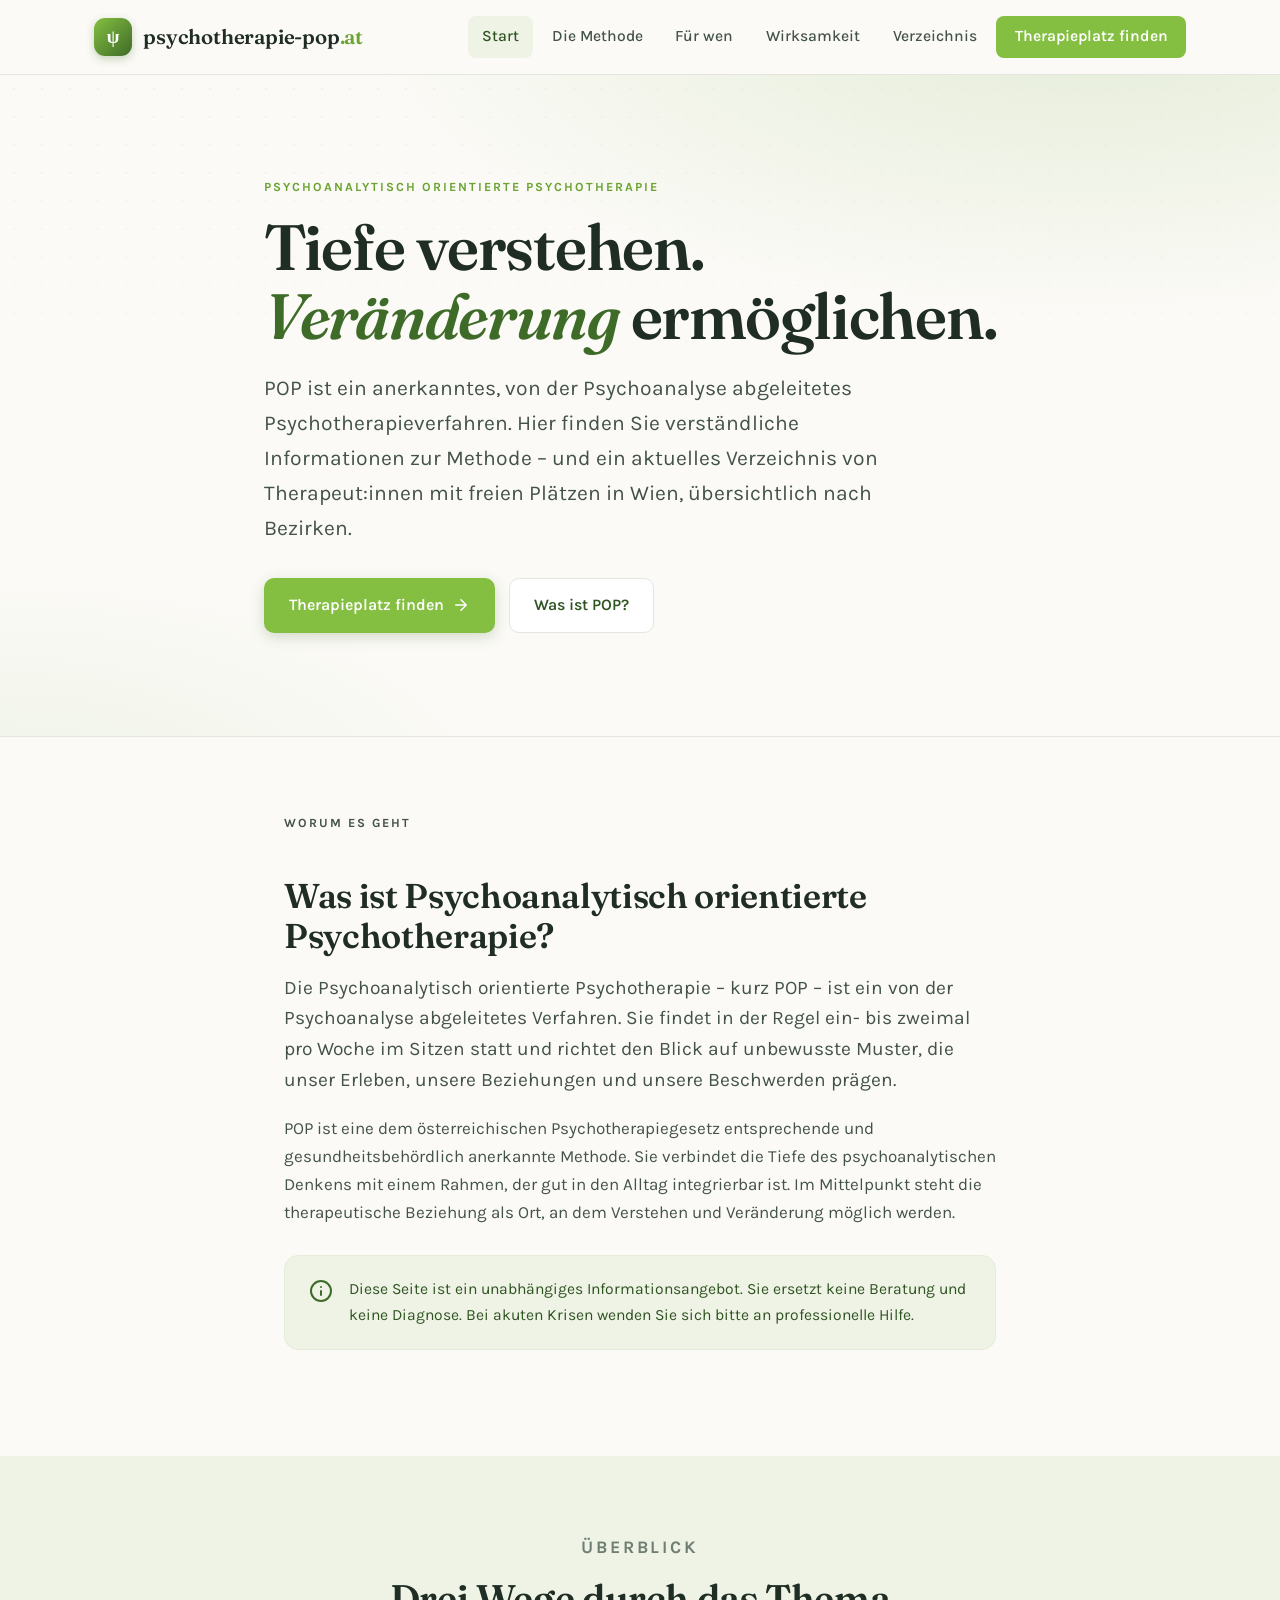
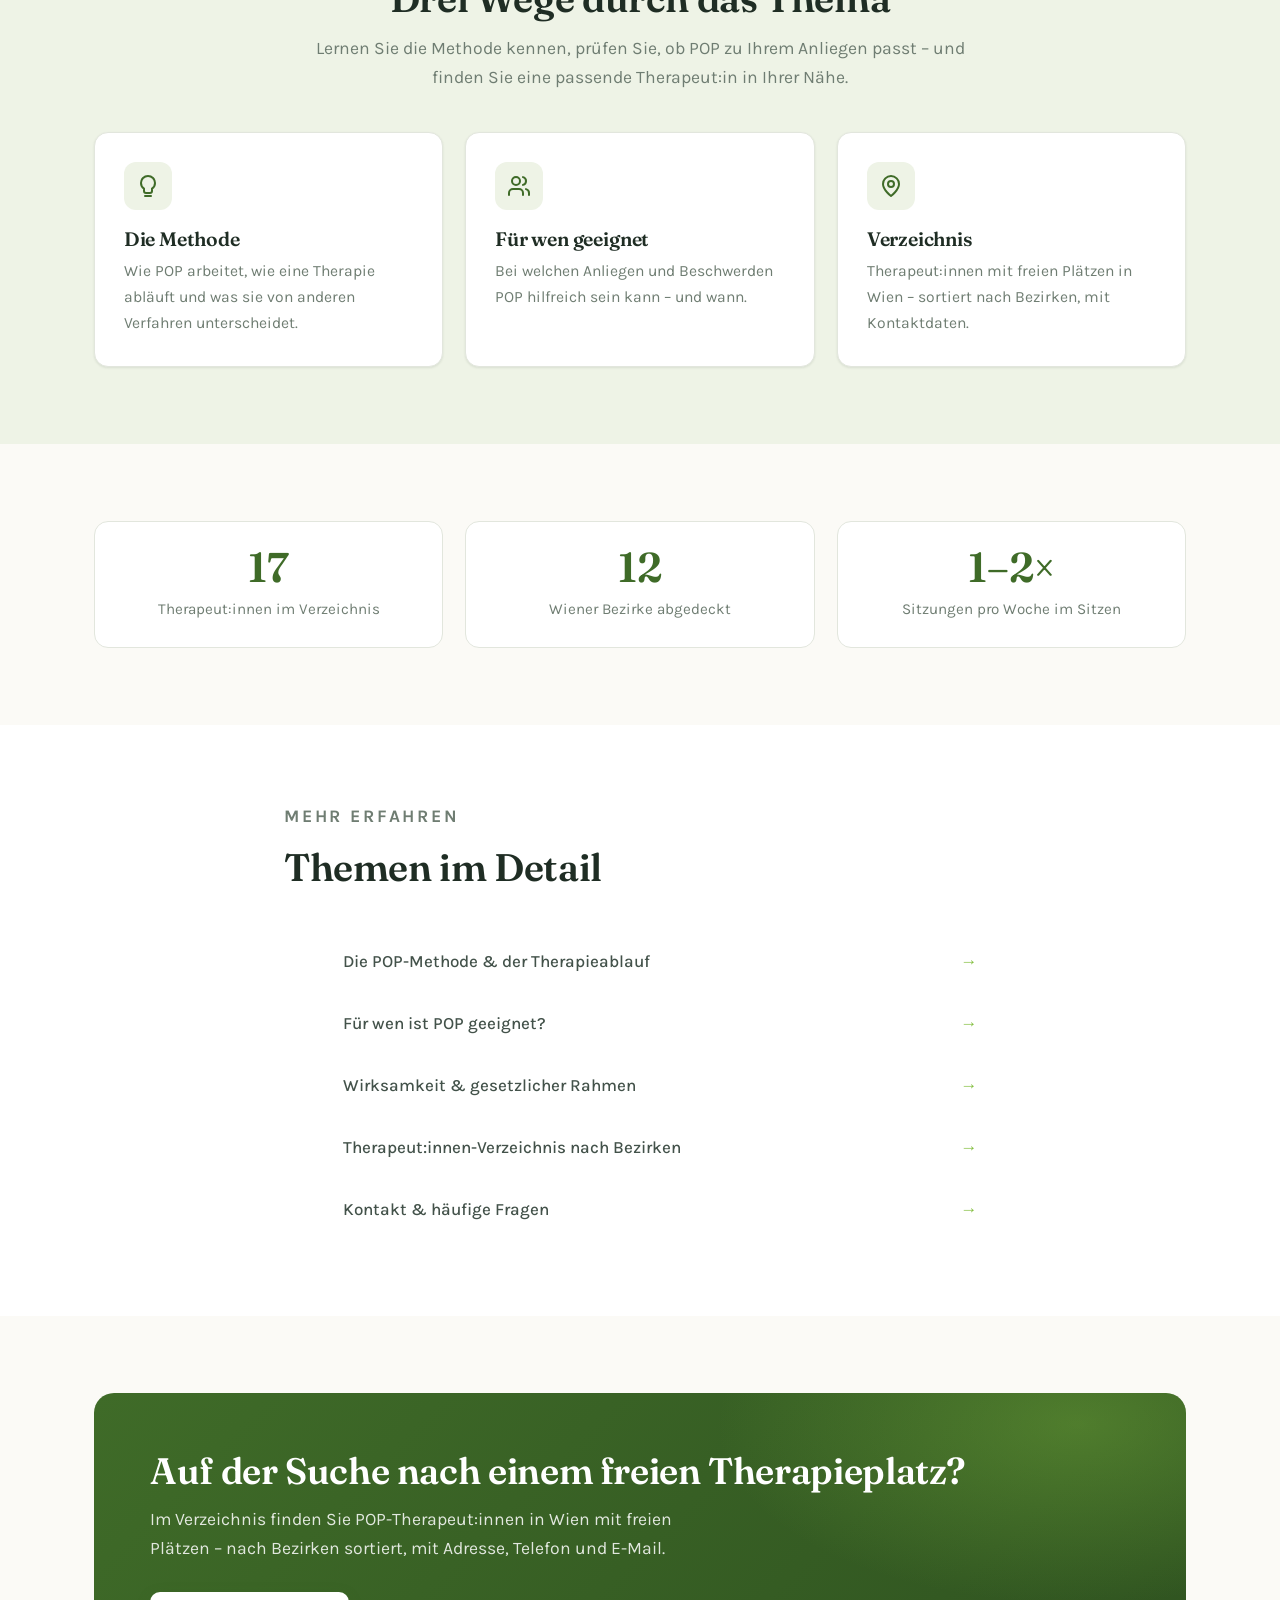
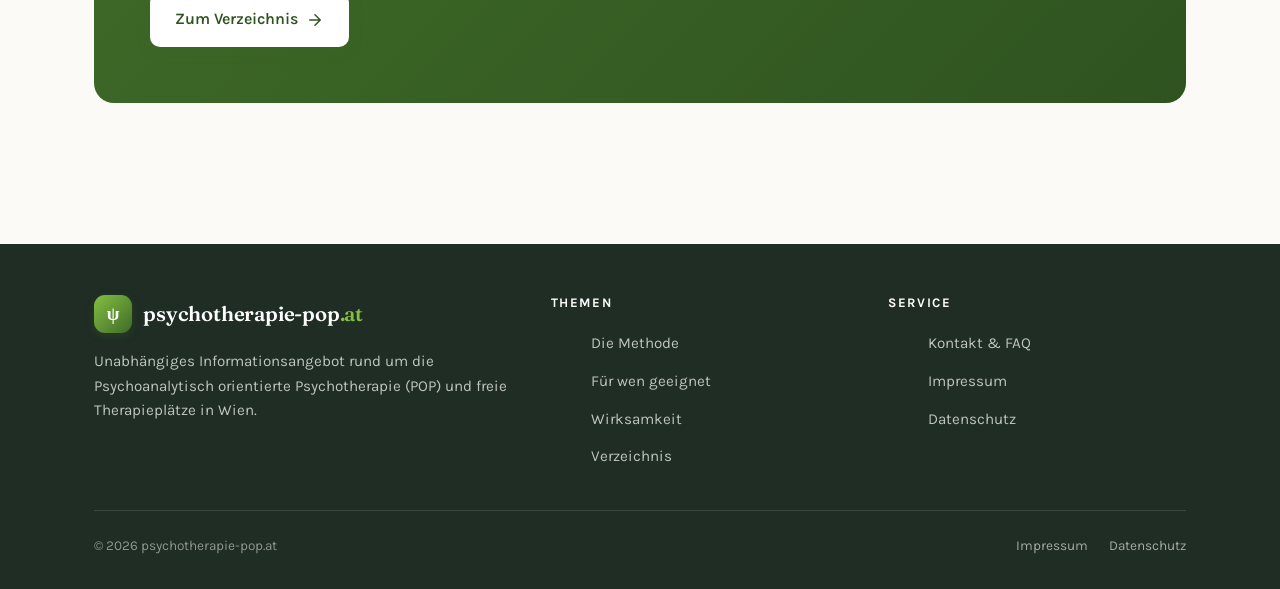
==== index.html @ 9cfe76d4 "Add files via upload" ====
<!DOCTYPE html>
<html lang="de">
<head>
  <meta charset="UTF-8">
  <meta name="viewport" content="width=device-width, initial-scale=1.0">
  <title>Psychoanalytisch orientierte Psychotherapie (POP) in Wien | psychotherapie-pop.at</title>
  <meta name="description" content="POP – Psychoanalytisch orientierte Psychotherapie in Wien: Methode, Anwendung und ein aktuelles Verzeichnis von Therapeut:innen mit freien Therapieplätzen, sortiert nach Bezirken.">
  <link rel="canonical" href="https://psychotherapie-pop.at/">
  <meta property="og:type" content="website">
  <meta property="og:title" content="Psychoanalytisch orientierte Psychotherapie (POP) in Wien">
  <meta property="og:description" content="Verständliche Informationen zur POP-Methode und ein aktuelles Verzeichnis von Therapeut:innen mit freien Plätzen in Wien – nach Bezirken sortiert.">
  <meta property="og:url" content="https://psychotherapie-pop.at/">
  <meta property="og:locale" content="de_AT">
  <meta name="theme-color" content="#84bf41">
  <link rel="stylesheet" href="css/styles.css">
  <link rel="icon" href="data:image/svg+xml,<svg xmlns='http://www.w3.org/2000/svg' viewBox='0 0 100 100'><rect width='100' height='100' rx='24' fill='%2384bf41'/><text x='50' y='72' font-size='64' text-anchor='middle' fill='white' font-family='Georgia,serif'>%CF%88</text></svg>">
  <script type="application/ld+json">
  {
    "@context": "https://schema.org",
    "@type": "WebSite",
    "name": "psychotherapie-pop.at",
    "url": "https://psychotherapie-pop.at/",
    "description": "Informationen zur Psychoanalytisch orientierten Psychotherapie (POP) und Verzeichnis von Therapeut:innen mit freien Plätzen in Wien.",
    "inLanguage": "de-AT"
  }
  </script>
</head>
<body>
  <a class="skip-link" href="#inhalt">Zum Inhalt springen</a>

  <!-- HEADER -->
  <header class="site-header">
    <nav class="nav wrap" aria-label="Hauptnavigation">
      <a href="index.html" class="brand">
        <span class="mark" aria-hidden="true">ψ</span>
        <span>psychotherapie-pop<span class="tld">.at</span></span>
      </a>
      <button class="nav-toggle" aria-label="Menü öffnen" aria-expanded="false">
        <svg viewBox="0 0 24 24" fill="none" stroke="currentColor" stroke-width="2" stroke-linecap="round"><path d="M4 6h16M4 12h16M4 18h16"/></svg>
      </button>
      <ul class="nav-links">
        <li><a href="index.html" class="active">Start</a></li>
        <li><a href="pop-methode.html">Die Methode</a></li>
        <li><a href="fuer-wen.html">Für wen</a></li>
        <li><a href="wirksamkeit.html">Wirksamkeit</a></li>
        <li><a href="verzeichnis.html">Verzeichnis</a></li>
        <li><a href="verzeichnis.html" class="cta">Therapieplatz finden</a></li>
      </ul>
    </nav>
  </header>

  <main id="inhalt">
    <!-- HERO -->
    <section class="hero">
      <div class="wrap hero-inner">
        <p class="eyebrow reveal reveal-1">Psychoanalytisch orientierte Psychotherapie</p>
        <h1 class="reveal reveal-2">Tiefe verstehen.<br><span class="accent">Veränderung</span> ermöglichen.</h1>
        <p class="lead reveal reveal-3">
          POP ist ein anerkanntes, von der Psychoanalyse abgeleitetes Psychotherapieverfahren.
          Hier finden Sie verständliche Informationen zur Methode – und ein aktuelles Verzeichnis
          von Therapeut:innen mit freien Plätzen in Wien, übersichtlich nach Bezirken.
        </p>
        <div class="hero-actions reveal reveal-4">
          <a href="verzeichnis.html" class="btn btn-primary">
            Therapieplatz finden
            <svg viewBox="0 0 24 24" fill="none" stroke="currentColor" stroke-width="2" stroke-linecap="round" stroke-linejoin="round"><path d="M5 12h14M12 5l7 7-7 7"/></svg>
          </a>
          <a href="pop-methode.html" class="btn btn-ghost">Was ist POP?</a>
        </div>
      </div>
    </section>

    <!-- EINLEITUNG -->
    <section class="section">
      <div class="wrap narrow prose">
        <p class="eyebrow">Worum es geht</p>
        <h2>Was ist Psychoanalytisch orientierte Psychotherapie?</h2>
        <p class="lead-text">
          Die Psychoanalytisch orientierte Psychotherapie – kurz POP – ist ein von der
          Psychoanalyse abgeleitetes Verfahren. Sie findet in der Regel ein- bis zweimal
          pro Woche im Sitzen statt und richtet den Blick auf unbewusste Muster, die unser
          Erleben, unsere Beziehungen und unsere Beschwerden prägen.
        </p>
        <p>
          POP ist eine dem österreichischen Psychotherapiegesetz entsprechende und
          gesundheitsbehördlich anerkannte Methode. Sie verbindet die Tiefe des
          psychoanalytischen Denkens mit einem Rahmen, der gut in den Alltag integrierbar ist.
          Im Mittelpunkt steht die therapeutische Beziehung als Ort, an dem Verstehen und
          Veränderung möglich werden.
        </p>
        <div class="callout callout-green">
          <span class="ic" aria-hidden="true">
            <svg viewBox="0 0 24 24" fill="none" stroke="currentColor" stroke-width="2" stroke-linecap="round" stroke-linejoin="round"><circle cx="12" cy="12" r="10"/><path d="M12 16v-4M12 8h.01"/></svg>
          </span>
          <p>Diese Seite ist ein unabhängiges Informationsangebot. Sie ersetzt keine Beratung
          und keine Diagnose. Bei akuten Krisen wenden Sie sich bitte an professionelle Hilfe.</p>
        </div>
      </div>
    </section>

    <!-- DREI SÄULEN -->
    <section class="section bg-sage">
      <div class="wrap">
        <div class="section-head center">
          <p class="eyebrow">Überblick</p>
          <h2>Drei Wege durch das Thema</h2>
          <p>Lernen Sie die Methode kennen, prüfen Sie, ob POP zu Ihrem Anliegen passt –
          und finden Sie eine passende Therapeut:in in Ihrer Nähe.</p>
        </div>
        <div class="grid grid-3">
          <a href="pop-methode.html" class="card">
            <div class="ic" aria-hidden="true">
              <svg viewBox="0 0 24 24" fill="none" stroke="currentColor" stroke-width="2" stroke-linecap="round" stroke-linejoin="round"><path d="M12 2a7 7 0 0 0-7 7c0 2.4 1.2 4.5 3 5.7V17a2 2 0 0 0 2 2h4a2 2 0 0 0 2-2v-2.3c1.8-1.2 3-3.3 3-5.7a7 7 0 0 0-7-7Z"/><path d="M9 22h6"/></svg>
            </div>
            <h3>Die Methode</h3>
            <p>Wie POP arbeitet, wie eine Therapie abläuft und was sie von anderen Verfahren unterscheidet.</p>
          </a>
          <a href="fuer-wen.html" class="card">
            <div class="ic" aria-hidden="true">
              <svg viewBox="0 0 24 24" fill="none" stroke="currentColor" stroke-width="2" stroke-linecap="round" stroke-linejoin="round"><path d="M16 21v-2a4 4 0 0 0-4-4H6a4 4 0 0 0-4 4v2"/><circle cx="9" cy="7" r="4"/><path d="M22 21v-2a4 4 0 0 0-3-3.87M16 3.13a4 4 0 0 1 0 7.75"/></svg>
            </div>
            <h3>Für wen geeignet</h3>
            <p>Bei welchen Anliegen und Beschwerden POP hilfreich sein kann – und wann.</p>
          </a>
          <a href="verzeichnis.html" class="card">
            <div class="ic" aria-hidden="true">
              <svg viewBox="0 0 24 24" fill="none" stroke="currentColor" stroke-width="2" stroke-linecap="round" stroke-linejoin="round"><path d="M20 10c0 6-8 12-8 12s-8-6-8-12a8 8 0 0 1 16 0Z"/><circle cx="12" cy="10" r="3"/></svg>
            </div>
            <h3>Verzeichnis</h3>
            <p>Therapeut:innen mit freien Plätzen in Wien – sortiert nach Bezirken, mit Kontaktdaten.</p>
          </a>
        </div>
      </div>
    </section>

    <!-- STATS -->
    <section class="section">
      <div class="wrap">
        <div class="stats">
          <div class="stat">
            <div class="num">17</div>
            <div class="lbl">Therapeut:innen im Verzeichnis</div>
          </div>
          <div class="stat">
            <div class="num">12</div>
            <div class="lbl">Wiener Bezirke abgedeckt</div>
          </div>
          <div class="stat">
            <div class="num">1–2×</div>
            <div class="lbl">Sitzungen pro Woche im Sitzen</div>
          </div>
        </div>
      </div>
    </section>

    <!-- THEMEN-LINKLISTE (psy-akademie-Stil) -->
    <section class="section bg-paper2">
      <div class="wrap narrow">
        <div class="section-head">
          <p class="eyebrow">Mehr erfahren</p>
          <h2>Themen im Detail</h2>
        </div>
        <ul class="linklist">
          <li><a href="pop-methode.html">Die POP-Methode &amp; der Therapieablauf</a></li>
          <li><a href="fuer-wen.html">Für wen ist POP geeignet?</a></li>
          <li><a href="wirksamkeit.html">Wirksamkeit &amp; gesetzlicher Rahmen</a></li>
          <li><a href="verzeichnis.html">Therapeut:innen-Verzeichnis nach Bezirken</a></li>
          <li><a href="kontakt.html">Kontakt &amp; häufige Fragen</a></li>
        </ul>
      </div>
    </section>

    <!-- CTA -->
    <section class="section">
      <div class="wrap">
        <div class="cta-band">
          <h2>Auf der Suche nach einem freien Therapieplatz?</h2>
          <p>Im Verzeichnis finden Sie POP-Therapeut:innen in Wien mit freien Plätzen –
          nach Bezirken sortiert, mit Adresse, Telefon und E-Mail.</p>
          <a href="verzeichnis.html" class="btn btn-primary">
            Zum Verzeichnis
            <svg viewBox="0 0 24 24" fill="none" stroke="currentColor" stroke-width="2" stroke-linecap="round" stroke-linejoin="round"><path d="M5 12h14M12 5l7 7-7 7"/></svg>
          </a>
        </div>
      </div>
    </section>
  </main>

  <!-- FOOTER -->
  <footer class="site-footer">
    <div class="wrap">
      <div class="footer-grid">
        <div>
          <div class="brand"><span class="mark" aria-hidden="true">ψ</span>
            <span>psychotherapie-pop<span class="tld">.at</span></span></div>
          <p>Unabhängiges Informationsangebot rund um die Psychoanalytisch orientierte
          Psychotherapie (POP) und freie Therapieplätze in Wien.</p>
        </div>
        <div>
          <h4>Themen</h4>
          <ul>
            <li><a href="pop-methode.html">Die Methode</a></li>
            <li><a href="fuer-wen.html">Für wen geeignet</a></li>
            <li><a href="wirksamkeit.html">Wirksamkeit</a></li>
            <li><a href="verzeichnis.html">Verzeichnis</a></li>
          </ul>
        </div>
        <div>
          <h4>Service</h4>
          <ul>
            <li><a href="kontakt.html">Kontakt &amp; FAQ</a></li>
            <li><a href="impressum.html">Impressum</a></li>
            <li><a href="datenschutz.html">Datenschutz</a></li>
          </ul>
        </div>
      </div>
      <div class="footer-bottom">
        <span>© <span data-year>2026</span> psychotherapie-pop.at</span>
        <span class="links">
          <a href="impressum.html">Impressum</a>
          <a href="datenschutz.html">Datenschutz</a>
        </span>
      </div>
    </div>
  </footer>

  <script src="js/main.js"></script>
</body>
</html>
---- css/styles.css ----
/* ==========================================================================
   psychotherapie-pop.at — Stylesheet
   Ruhige, vertrauenswürdige Gestaltung im Stil der Wiener Psychoanalytischen
   Akademie (grüne Akzente, seriös, klar).
   ========================================================================== */

/* --- Fonts --- */
@import url('https://fonts.googleapis.com/css2?family=Fraunces:ital,opsz,wght@0,9..144,400..700;1,9..144,400..600&family=Karla:wght@300..700&display=swap');

/* --- Design Tokens --- */
:root {
  /* Farben */
  --green:        #84bf41;   /* psy-akademie Akzentgrün */
  --green-600:    #6ba331;
  --green-deep:   #3f6b28;   /* dunkles Grün für Headings/Links */
  --green-darker: #2f5320;
  --ink:          #1f2d24;   /* Haupttext, fast schwarz mit Grünstich */
  --ink-soft:     #43524a;
  --muted:        #6f7d72;   /* sekundärer Text */
  --line:         #e2e6dd;   /* Trennlinien */
  --paper:        #fbfaf6;   /* warmes Off-White, Body-Hintergrund */
  --paper-2:      #ffffff;   /* Karten */
  --sage:         #eef3e6;   /* helle Sektionsflächen */
  --sage-2:       #e4ecd7;
  --amber-bg:     #fdf6e3;   /* Hinweisboxen */
  --amber-line:   #e8c97a;

  /* Typografie */
  --font-display: 'Fraunces', Georgia, 'Times New Roman', serif;
  --font-body:    'Karla', -apple-system, BlinkMacSystemFont, sans-serif;

  /* Maße */
  --maxw: 1140px;
  --radius: 14px;
  --radius-sm: 9px;
  --shadow-sm: 0 1px 3px rgba(31,45,36,.06), 0 1px 2px rgba(31,45,36,.04);
  --shadow:    0 6px 22px rgba(31,45,36,.08), 0 2px 6px rgba(31,45,36,.05);
  --shadow-lg: 0 18px 48px rgba(31,45,36,.12);
}

/* --- Reset / Base --- */
*, *::before, *::after { box-sizing: border-box; }
* { margin: 0; }
html { scroll-behavior: smooth; -webkit-text-size-adjust: 100%; }

body {
  font-family: var(--font-body);
  background: var(--paper);
  color: var(--ink);
  line-height: 1.65;
  font-size: 1.0625rem;
  font-weight: 400;
  -webkit-font-smoothing: antialiased;
  text-rendering: optimizeLegibility;
}

img { max-width: 100%; display: block; }
a { color: var(--green-deep); text-decoration: none; transition: color .2s ease; }
a:hover { color: var(--green-600); }

h1, h2, h3, h4 {
  font-family: var(--font-display);
  font-weight: 600;
  line-height: 1.18;
  color: var(--ink);
  letter-spacing: -0.01em;
}

::selection { background: var(--green); color: #fff; }

/* --- Layout helpers --- */
.wrap { max-width: var(--maxw); margin-inline: auto; padding-inline: 1.5rem; }
.narrow { max-width: 760px; }
.section { padding-block: clamp(3rem, 6vw, 5.5rem); }

.eyebrow {
  font-family: var(--font-body);
  text-transform: uppercase;
  letter-spacing: .16em;
  font-size: .78rem;
  font-weight: 700;
  color: var(--green-600);
  margin-bottom: .9rem;
}

/* ==========================================================================
   Skip link
   ========================================================================== */
.skip-link {
  position: absolute; left: -999px; top: 0;
  background: var(--green-deep); color:#fff; padding: .6rem 1rem;
  border-radius: 0 0 8px 0; z-index: 1000;
}
.skip-link:focus { left: 0; color:#fff; }

/* ==========================================================================
   Header / Navigation
   ========================================================================== */
.site-header {
  position: sticky; top: 0; z-index: 100;
  background: rgba(251,250,246,.88);
  backdrop-filter: saturate(140%) blur(10px);
  -webkit-backdrop-filter: saturate(140%) blur(10px);
  border-bottom: 1px solid var(--line);
}
.nav {
  display: flex; align-items: center; justify-content: space-between;
  gap: 1rem; min-height: 74px;
}
.brand {
  display: flex; align-items: center; gap: .7rem;
  font-family: var(--font-display);
  font-weight: 600; font-size: 1.28rem; color: var(--ink);
  letter-spacing: -.01em;
}
.brand:hover { color: var(--ink); }
.brand .mark {
  width: 38px; height: 38px; flex: 0 0 38px;
  border-radius: 11px;
  background: linear-gradient(135deg, var(--green) 0%, var(--green-deep) 100%);
  display: grid; place-items: center;
  color: #fff; font-weight: 700; font-size: 1.15rem;
  box-shadow: 0 3px 8px rgba(63,107,40,.28);
}
.brand .mark svg { width: 21px; height: 21px; }
.brand b { font-weight: 600; }
.brand .tld { color: var(--green-600); }

.nav-links {
  display: flex; align-items: center; gap: .35rem;
  list-style: none;
}
.nav-links a {
  display: inline-block;
  padding: .5rem .85rem;
  color: var(--ink-soft);
  font-weight: 500;
  font-size: .98rem;
  border-radius: 8px;
  transition: background .18s ease, color .18s ease;
}
.nav-links a:hover { background: var(--sage); color: var(--green-darker); }
.nav-links a.active { color: var(--green-darker); background: var(--sage); }
.nav-links a.cta {
  background: var(--green); color: #fff; font-weight: 600;
  padding-inline: 1.15rem;
}
.nav-links a.cta:hover { background: var(--green-600); }

.nav-toggle {
  display: none;
  background: none; border: 1px solid var(--line);
  border-radius: 9px; padding: .5rem .6rem; cursor: pointer;
  color: var(--ink);
}
.nav-toggle svg { width: 22px; height: 22px; display:block; }

@media (max-width: 880px) {
  .nav-toggle { display: inline-flex; }
  .nav-links {
    position: absolute; top: 74px; left: 0; right: 0;
    flex-direction: column; align-items: stretch; gap: .2rem;
    background: var(--paper);
    border-bottom: 1px solid var(--line);
    padding: .8rem 1.5rem 1.2rem;
    box-shadow: var(--shadow);
    display: none;
  }
  .nav-links.open { display: flex; }
  .nav-links a { padding: .7rem .8rem; font-size: 1.05rem; }
  .nav-links a.cta { text-align: center; margin-top: .3rem; }
}

/* ==========================================================================
   Breadcrumb
   ========================================================================== */
.breadcrumb {
  font-size: .88rem; color: var(--muted);
  padding-block: 1.1rem .2rem;
}
.breadcrumb ol { list-style: none; display: flex; flex-wrap: wrap; gap: .35rem; }
.breadcrumb li::after { content: "›"; margin-left: .45rem; color: var(--line); }
.breadcrumb li:last-child::after { content: ""; }
.breadcrumb a { color: var(--muted); }
.breadcrumb a:hover { color: var(--green-deep); }
.breadcrumb li[aria-current] { color: var(--ink-soft); }

/* ==========================================================================
   Hero
   ========================================================================== */
.hero {
  position: relative;
  background:
    radial-gradient(1200px 500px at 85% -10%, var(--sage-2) 0%, transparent 60%),
    radial-gradient(900px 400px at 0% 110%, var(--sage) 0%, transparent 55%),
    var(--paper);
  overflow: hidden;
  border-bottom: 1px solid var(--line);
}
.hero::before {
  /* feine Linientextur */
  content: "";
  position: absolute; inset: 0;
  background-image: radial-gradient(var(--line) 1px, transparent 1px);
  background-size: 28px 28px;
  opacity: .4;
  mask-image: linear-gradient(to bottom, #000, transparent 80%);
  -webkit-mask-image: linear-gradient(to bottom, #000, transparent 80%);
  pointer-events: none;
}
.hero-inner {
  position: relative;
  padding-block: clamp(3.5rem, 8vw, 7rem);
  max-width: 800px;
}
.hero h1 {
  font-size: clamp(2.3rem, 5.5vw, 4rem);
  line-height: 1.08;
  margin-bottom: 1.3rem;
  letter-spacing: -.02em;
}
.hero h1 .accent { color: var(--green-deep); font-style: italic; }
.hero p.lead {
  font-size: clamp(1.1rem, 2vw, 1.32rem);
  color: var(--ink-soft);
  max-width: 620px;
  margin-bottom: 2rem;
}
.hero-actions { display: flex; flex-wrap: wrap; gap: .85rem; }

/* ==========================================================================
   Buttons
   ========================================================================== */
.btn {
  display: inline-flex; align-items: center; gap: .5rem;
  font-family: var(--font-body);
  font-weight: 600; font-size: 1rem;
  padding: .85rem 1.5rem;
  border-radius: 10px;
  border: 1px solid transparent;
  cursor: pointer;
  transition: transform .15s ease, box-shadow .2s ease, background .2s ease, color .2s ease;
  text-align: center;
}
.btn svg { width: 18px; height: 18px; }
.btn-primary {
  background: var(--green); color: #fff;
  box-shadow: 0 4px 14px rgba(63,107,40,.22);
}
.btn-primary:hover { background: var(--green-600); color:#fff; transform: translateY(-2px); box-shadow: 0 8px 22px rgba(63,107,40,.3); }
.btn-ghost {
  background: var(--paper-2); color: var(--green-darker);
  border-color: var(--line);
}
.btn-ghost:hover { border-color: var(--green); color: var(--green-darker); transform: translateY(-2px); }

/* ==========================================================================
   Prose / Content sections
   ========================================================================== */
.prose h2 {
  font-size: clamp(1.6rem, 3vw, 2.15rem);
  margin-top: 2.6rem; margin-bottom: 1rem;
}
.prose h2:first-child { margin-top: 0; }
.prose h3 {
  font-size: 1.3rem; margin-top: 2rem; margin-bottom: .7rem;
  color: var(--green-darker);
}
.prose p { margin-bottom: 1.15rem; color: var(--ink-soft); }
.prose ul, .prose ol { margin: 0 0 1.3rem 1.2rem; color: var(--ink-soft); }
.prose li { margin-bottom: .5rem; padding-left: .2rem; }
.prose strong { color: var(--ink); font-weight: 700; }
.prose a { text-decoration: underline; text-underline-offset: 3px; text-decoration-color: var(--green); }
.lead-text { font-size: 1.2rem; color: var(--ink); line-height: 1.6; }

/* Section heading block */
.section-head { max-width: 680px; margin-bottom: 2.5rem; }
.section-head h2 { font-size: clamp(1.7rem, 3.4vw, 2.4rem); margin-bottom: .8rem; }
.section-head p { color: var(--muted); font-size: 1.1rem; }
.section-head.center { margin-inline: auto; text-align: center; }

/* Alternating backgrounds */
.bg-sage { background: var(--sage); }
.bg-paper2 { background: var(--paper-2); }

/* ==========================================================================
   Feature / Info cards
   ========================================================================== */
.grid { display: grid; gap: 1.4rem; }
.grid-2 { grid-template-columns: repeat(2, 1fr); }
.grid-3 { grid-template-columns: repeat(3, 1fr); }
@media (max-width: 860px){ .grid-3 { grid-template-columns: 1fr; } .grid-2 { grid-template-columns: 1fr; } }

.card {
  background: var(--paper-2);
  border: 1px solid var(--line);
  border-radius: var(--radius);
  padding: 1.8rem;
  box-shadow: var(--shadow-sm);
  transition: transform .2s ease, box-shadow .2s ease, border-color .2s ease;
}
.card:hover { transform: translateY(-3px); box-shadow: var(--shadow); border-color: var(--sage-2); }
.card .ic {
  width: 48px; height: 48px; border-radius: 12px;
  background: var(--sage); color: var(--green-deep);
  display: grid; place-items: center; margin-bottom: 1.1rem;
}
.card .ic svg { width: 24px; height: 24px; }
.card h3 { font-size: 1.22rem; margin-bottom: .55rem; }
.card p { color: var(--muted); font-size: .98rem; margin: 0; }

/* Linkliste (wie psy-akademie Unterthemen) */
.linklist { list-style: none; display: grid; gap: .1rem; }
.linklist li a {
  display: flex; align-items: center; justify-content: space-between;
  padding: .95rem 1.1rem;
  border-radius: 10px;
  color: var(--ink-soft);
  font-weight: 500;
  border: 1px solid transparent;
  transition: all .18s ease;
}
.linklist li a:hover {
  background: var(--paper-2); border-color: var(--line);
  color: var(--green-darker); box-shadow: var(--shadow-sm);
}
.linklist li a::after { content: "→"; color: var(--green); transition: transform .18s ease; }
.linklist li a:hover::after { transform: translateX(4px); }

/* ==========================================================================
   Hinweisbox (Callout)
   ========================================================================== */
.callout {
  display: flex; gap: 1rem;
  background: var(--amber-bg);
  border: 1px solid var(--amber-line);
  border-radius: var(--radius);
  padding: 1.3rem 1.5rem;
  margin-block: 1.8rem;
}
.callout .ic { flex: 0 0 24px; color: #b8860b; margin-top: .15rem; }
.callout p { margin: 0; color: #7a5c10; font-size: .98rem; }
.callout strong { color: #5e4708; }

.callout-green {
  background: var(--sage); border-color: var(--sage-2);
}
.callout-green .ic { color: var(--green-deep); }
.callout-green p { color: var(--green-darker); }

/* ==========================================================================
   Stat row
   ========================================================================== */
.stats { display: grid; grid-template-columns: repeat(3,1fr); gap: 1.4rem; }
@media (max-width: 700px){ .stats { grid-template-columns: 1fr; } }
.stat {
  text-align: center; padding: 1.6rem 1rem;
  background: var(--paper-2); border: 1px solid var(--line);
  border-radius: var(--radius);
}
.stat .num {
  font-family: var(--font-display); font-weight: 600;
  font-size: 2.6rem; color: var(--green-deep); line-height: 1;
}
.stat .lbl { color: var(--muted); font-size: .95rem; margin-top: .5rem; }

/* ==========================================================================
   Directory (Verzeichnis)
   ========================================================================== */
.dir-toolbar {
  display: flex; flex-wrap: wrap; gap: .9rem; align-items: center;
  justify-content: space-between;
  margin-bottom: 1.8rem;
}
.dir-search {
  position: relative; flex: 1 1 320px; max-width: 460px;
}
.dir-search input {
  width: 100%;
  font-family: var(--font-body); font-size: 1rem;
  padding: .8rem 1rem .8rem 2.7rem;
  border: 1px solid var(--line); border-radius: 11px;
  background: var(--paper-2); color: var(--ink);
  transition: border-color .18s ease, box-shadow .18s ease;
}
.dir-search input:focus {
  outline: none; border-color: var(--green);
  box-shadow: 0 0 0 3px rgba(132,191,65,.18);
}
.dir-search svg {
  position: absolute; left: .9rem; top: 50%; transform: translateY(-50%);
  width: 20px; height: 20px; color: var(--muted);
}
.dir-count { color: var(--muted); font-size: .95rem; white-space: nowrap; }

/* District filter chips */
.chips { display: flex; flex-wrap: wrap; gap: .5rem; margin-bottom: 2.2rem; }
.chip {
  font-family: var(--font-body);
  font-size: .92rem; font-weight: 600;
  padding: .45rem .95rem;
  border-radius: 999px;
  border: 1px solid var(--line);
  background: var(--paper-2); color: var(--ink-soft);
  cursor: pointer; transition: all .16s ease;
}
.chip:hover { border-color: var(--green); color: var(--green-darker); }
.chip.active { background: var(--green); border-color: var(--green); color: #fff; }

/* District group */
.district { margin-bottom: 3rem; scroll-margin-top: 100px; }
.district-head {
  display: flex; align-items: baseline; gap: .8rem;
  padding-bottom: .8rem; margin-bottom: 1.6rem;
  border-bottom: 2px solid var(--sage-2);
}
.district-head h2 {
  font-size: 1.5rem; color: var(--green-darker);
  display: flex; align-items: baseline; gap: .6rem;
}
.district-head .plz {
  font-family: var(--font-body); font-weight: 700;
  color: var(--green); font-size: 1.1rem;
}
.district-head .cnt {
  margin-left: auto; font-size: .9rem; color: var(--muted);
  font-weight: 500;
}

/* Therapist cards grid */
.therapist-grid { display: grid; grid-template-columns: repeat(2, 1fr); gap: 1.3rem; }
@media (max-width: 820px){ .therapist-grid { grid-template-columns: 1fr; } }

.t-card {
  background: var(--paper-2);
  border: 1px solid var(--line);
  border-radius: var(--radius);
  padding: 1.5rem 1.6rem;
  box-shadow: var(--shadow-sm);
  transition: transform .2s ease, box-shadow .2s ease, border-color .2s ease;
  display: flex; flex-direction: column;
}
.t-card:hover { transform: translateY(-3px); box-shadow: var(--shadow); border-color: var(--sage-2); }
.t-card-top { display: flex; gap: 1rem; align-items: flex-start; margin-bottom: 1rem; }
.t-avatar {
  flex: 0 0 52px; width: 52px; height: 52px; border-radius: 50%;
  background: linear-gradient(135deg, var(--sage-2), var(--green));
  color: #fff; display: grid; place-items: center;
  font-family: var(--font-display); font-weight: 600; font-size: 1.25rem;
  box-shadow: inset 0 0 0 1px rgba(255,255,255,.25);
}
.t-name { font-family: var(--font-display); font-weight: 600; font-size: 1.2rem; color: var(--ink); line-height: 1.25; }
.t-address { font-size: .92rem; color: var(--muted); margin-top: .2rem; }

.t-meta { display: flex; flex-direction: column; gap: .55rem; margin-bottom: 1rem; }
.t-row { display: flex; align-items: flex-start; gap: .6rem; font-size: .94rem; color: var(--ink-soft); }
.t-row svg { flex: 0 0 17px; width: 17px; height: 17px; color: var(--green-600); margin-top: .18rem; }
.t-row a { word-break: break-word; }

.t-tags { display: flex; flex-wrap: wrap; gap: .4rem; margin-top: auto; padding-top: .9rem; border-top: 1px solid var(--line); }
.tag {
  font-size: .78rem; font-weight: 600;
  padding: .25rem .6rem; border-radius: 6px;
  background: var(--sage); color: var(--green-darker);
}
.tag.lang { background: #eaf0fb; color: #34548a; }
.tag.note { background: var(--amber-bg); color: #8a6510; }

.t-empty {
  display: none;
  text-align: center; padding: 3rem 1rem; color: var(--muted);
}

/* ==========================================================================
   CTA band
   ========================================================================== */
.cta-band {
  background: linear-gradient(135deg, var(--green-deep) 0%, var(--green-darker) 100%);
  color: #fff; border-radius: 20px;
  padding: clamp(2.2rem, 5vw, 3.5rem);
  position: relative; overflow: hidden;
}
.cta-band::before {
  content:""; position:absolute; inset:0;
  background: radial-gradient(600px 300px at 90% 10%, rgba(132,191,65,.35), transparent 60%);
  pointer-events:none;
}
.cta-band h2 { color: #fff; font-size: clamp(1.6rem, 3.5vw, 2.3rem); margin-bottom: .8rem; position:relative; }
.cta-band p { color: rgba(255,255,255,.85); font-size: 1.1rem; max-width: 560px; margin-bottom: 1.8rem; position:relative; }
.cta-band .btn-primary { background:#fff; color: var(--green-darker); position:relative; }
.cta-band .btn-primary:hover { background: var(--sage); color: var(--green-darker); }

/* ==========================================================================
   Footer
   ========================================================================== */
.site-footer {
  background: var(--ink);
  color: rgba(255,255,255,.72);
  margin-top: 4rem;
  padding-block: 3.2rem 2rem;
}
.footer-grid {
  display: grid; grid-template-columns: 1.4fr 1fr 1fr; gap: 2.5rem;
  margin-bottom: 2.5rem;
}
@media (max-width: 760px){ .footer-grid { grid-template-columns: 1fr; gap: 2rem; } }
.site-footer h4 {
  color: #fff; font-family: var(--font-body); font-weight: 700;
  font-size: .82rem; letter-spacing: .12em; text-transform: uppercase;
  margin-bottom: 1.1rem;
}
.site-footer .brand { color: #fff; margin-bottom: 1rem; }
.site-footer .brand .tld { color: var(--green); }
.site-footer p { font-size: .95rem; line-height: 1.6; }
.site-footer ul { list-style: none; display: grid; gap: .6rem; }
.site-footer ul a { color: rgba(255,255,255,.72); font-size: .95rem; }
.site-footer ul a:hover { color: var(--green); }
.footer-bottom {
  border-top: 1px solid rgba(255,255,255,.12);
  padding-top: 1.5rem;
  display: flex; flex-wrap: wrap; gap: .8rem; justify-content: space-between;
  font-size: .85rem; color: rgba(255,255,255,.5);
}
.footer-bottom a { color: rgba(255,255,255,.6); }
.footer-bottom a:hover { color: var(--green); }
.footer-bottom .links { display: flex; gap: 1.3rem; flex-wrap: wrap; }

/* ==========================================================================
   Disclaimer note
   ========================================================================== */
.disclaimer {
  font-size: .88rem; color: var(--muted);
  background: var(--sage); border-radius: var(--radius-sm);
  padding: 1rem 1.3rem; margin-top: 1.5rem;
  border-left: 3px solid var(--green);
}

/* ==========================================================================
   Animations
   ========================================================================== */
@keyframes fadeUp {
  from { opacity: 0; transform: translateY(16px); }
  to   { opacity: 1; transform: translateY(0); }
}
.reveal { animation: fadeUp .7s cubic-bezier(.2,.7,.2,1) both; }
.reveal-1 { animation-delay: .05s; }
.reveal-2 { animation-delay: .15s; }
.reveal-3 { animation-delay: .25s; }
.reveal-4 { animation-delay: .35s; }

@media (prefers-reduced-motion: reduce) {
  * { animation: none !important; transition: none !important; scroll-behavior: auto !important; }
}

/* ==========================================================================
   Utilities
   ========================================================================== */
.text-center { text-align: center; }
.mt-1 { margin-top: .5rem; } .mt-2 { margin-top: 1rem; } .mt-3 { margin-top: 1.5rem; }
.mb-0 { margin-bottom: 0; }
.divider { height:1px; background: var(--line); border:0; margin-block: 2.5rem; }
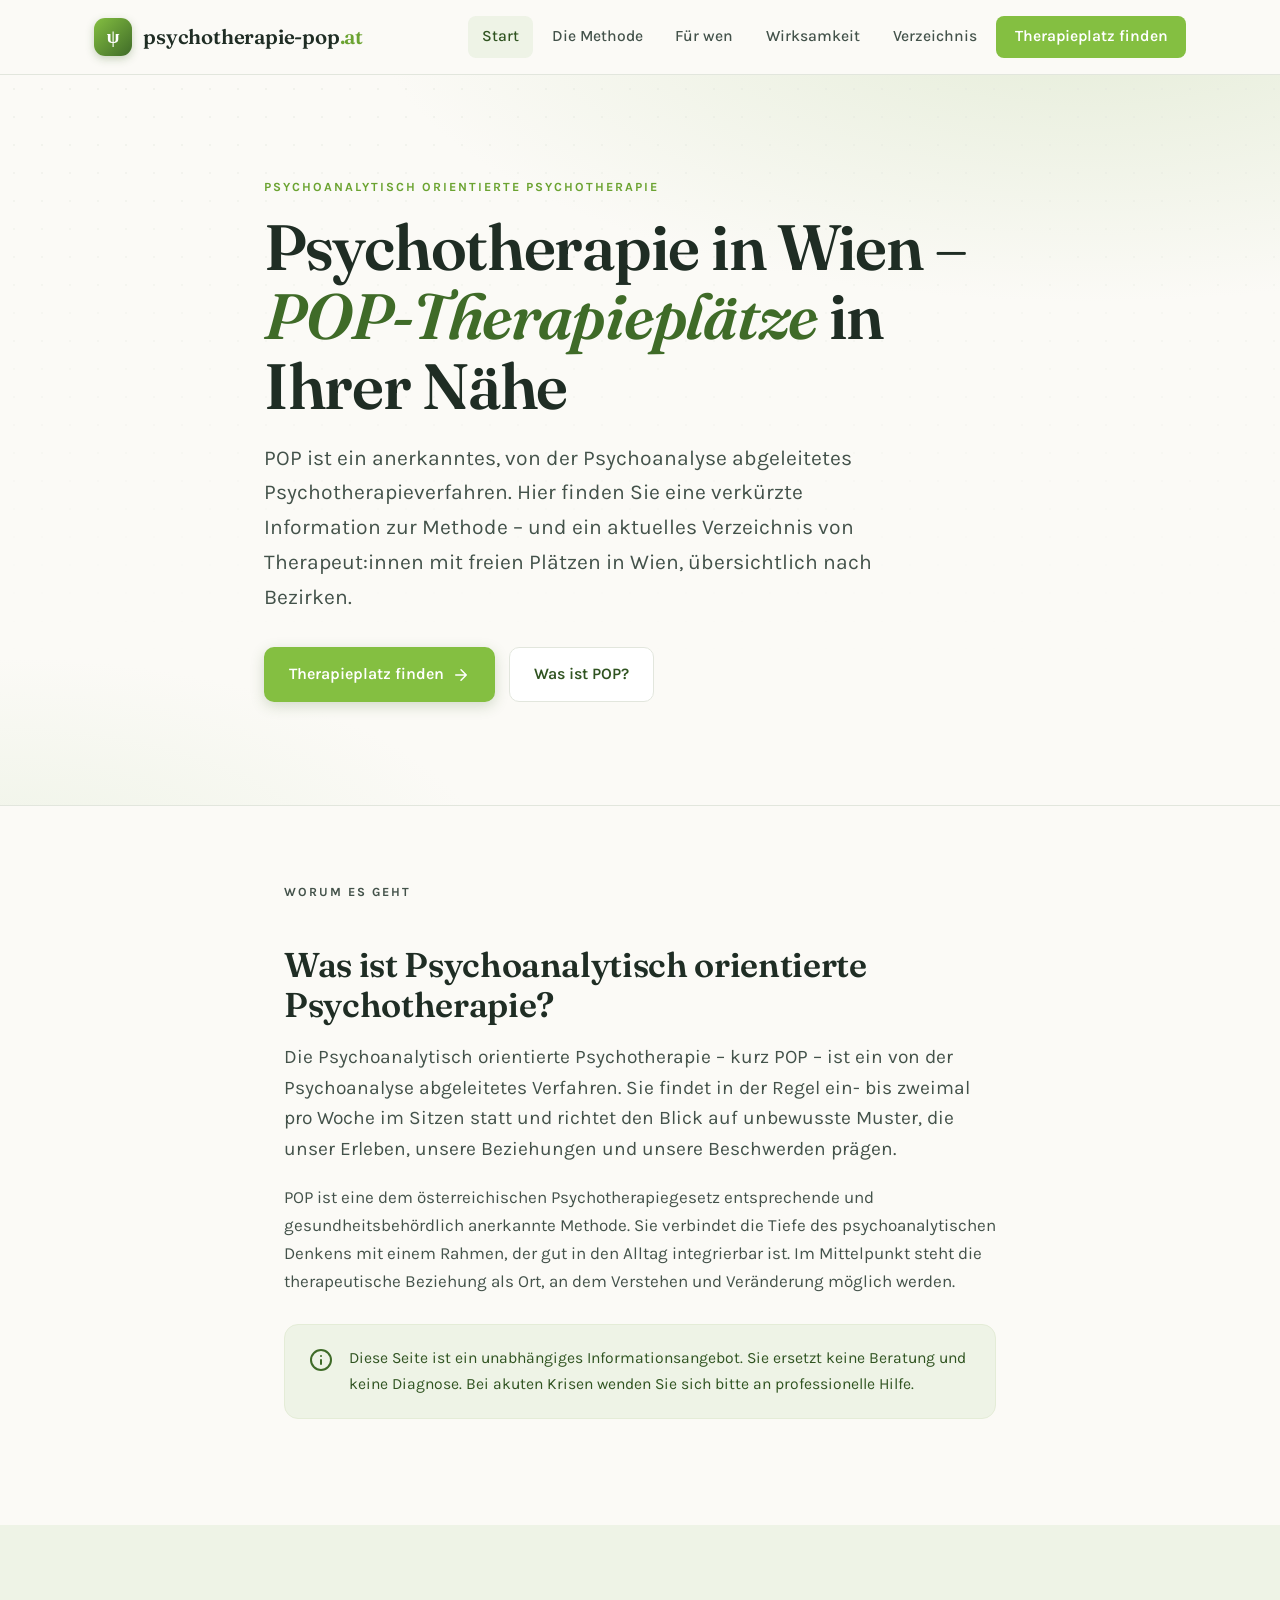
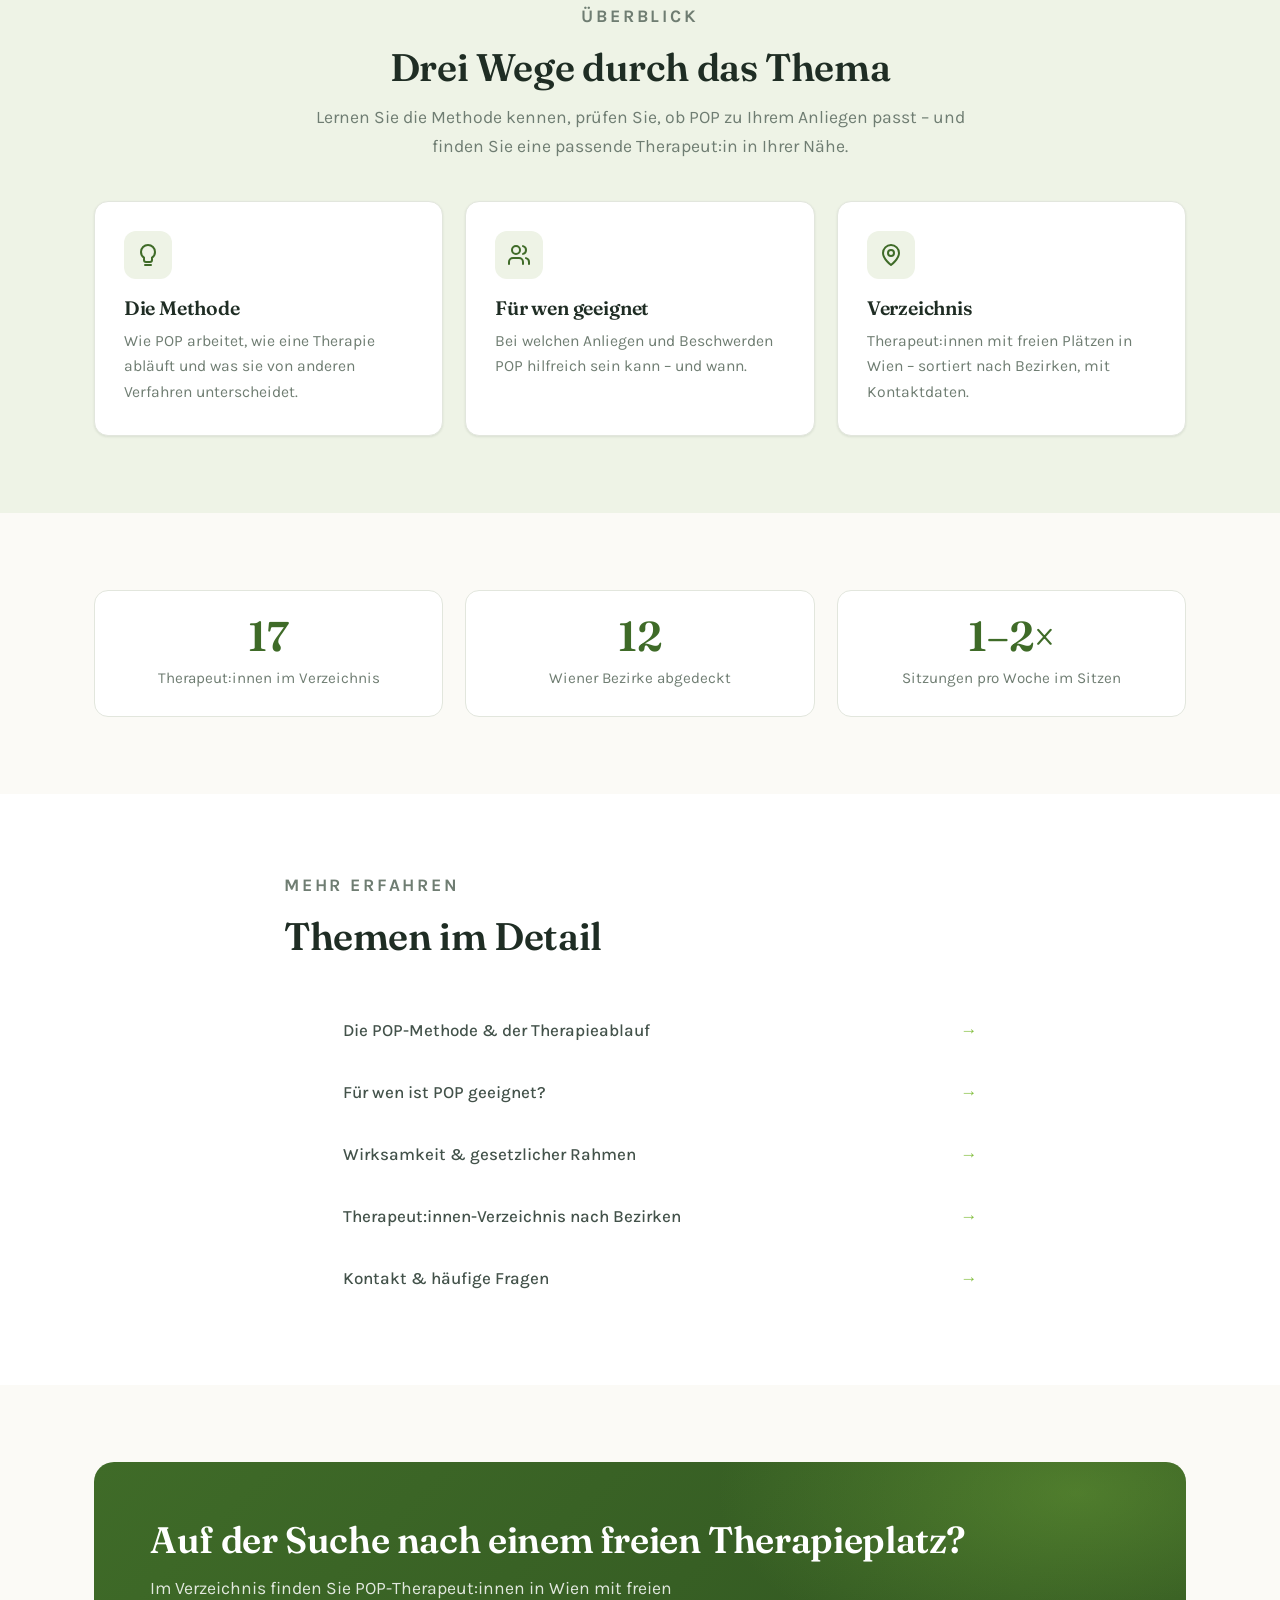
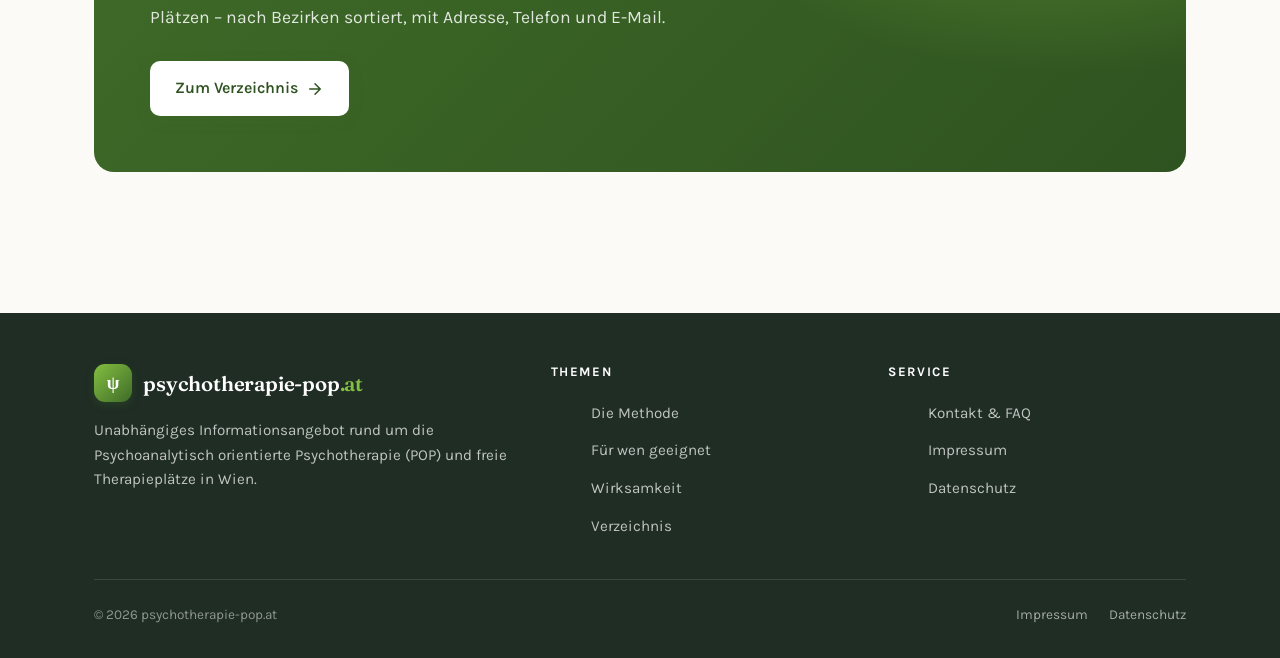
==== commit 10191258: "Add files via upload" ====
--- a/index.html
+++ b/index.html
@@ -54,10 +54,10 @@
     <section class="hero">
       <div class="wrap hero-inner">
         <p class="eyebrow reveal reveal-1">Psychoanalytisch orientierte Psychotherapie</p>
-        <h1 class="reveal reveal-2">Tiefe verstehen.<br><span class="accent">Veränderung</span> ermöglichen.</h1>
+        <h1 class="reveal reveal-2">Psychotherapie in Wien –<br><span class="accent">POP-Therapieplätze</span> in Ihrer Nähe</h1>
         <p class="lead reveal reveal-3">
           POP ist ein anerkanntes, von der Psychoanalyse abgeleitetes Psychotherapieverfahren.
-          Hier finden Sie verständliche Informationen zur Methode – und ein aktuelles Verzeichnis
+          Hier finden Sie eine verkürzte Information zur Methode – und ein aktuelles Verzeichnis
           von Therapeut:innen mit freien Plätzen in Wien, übersichtlich nach Bezirken.
         </p>
         <div class="hero-actions reveal reveal-4">
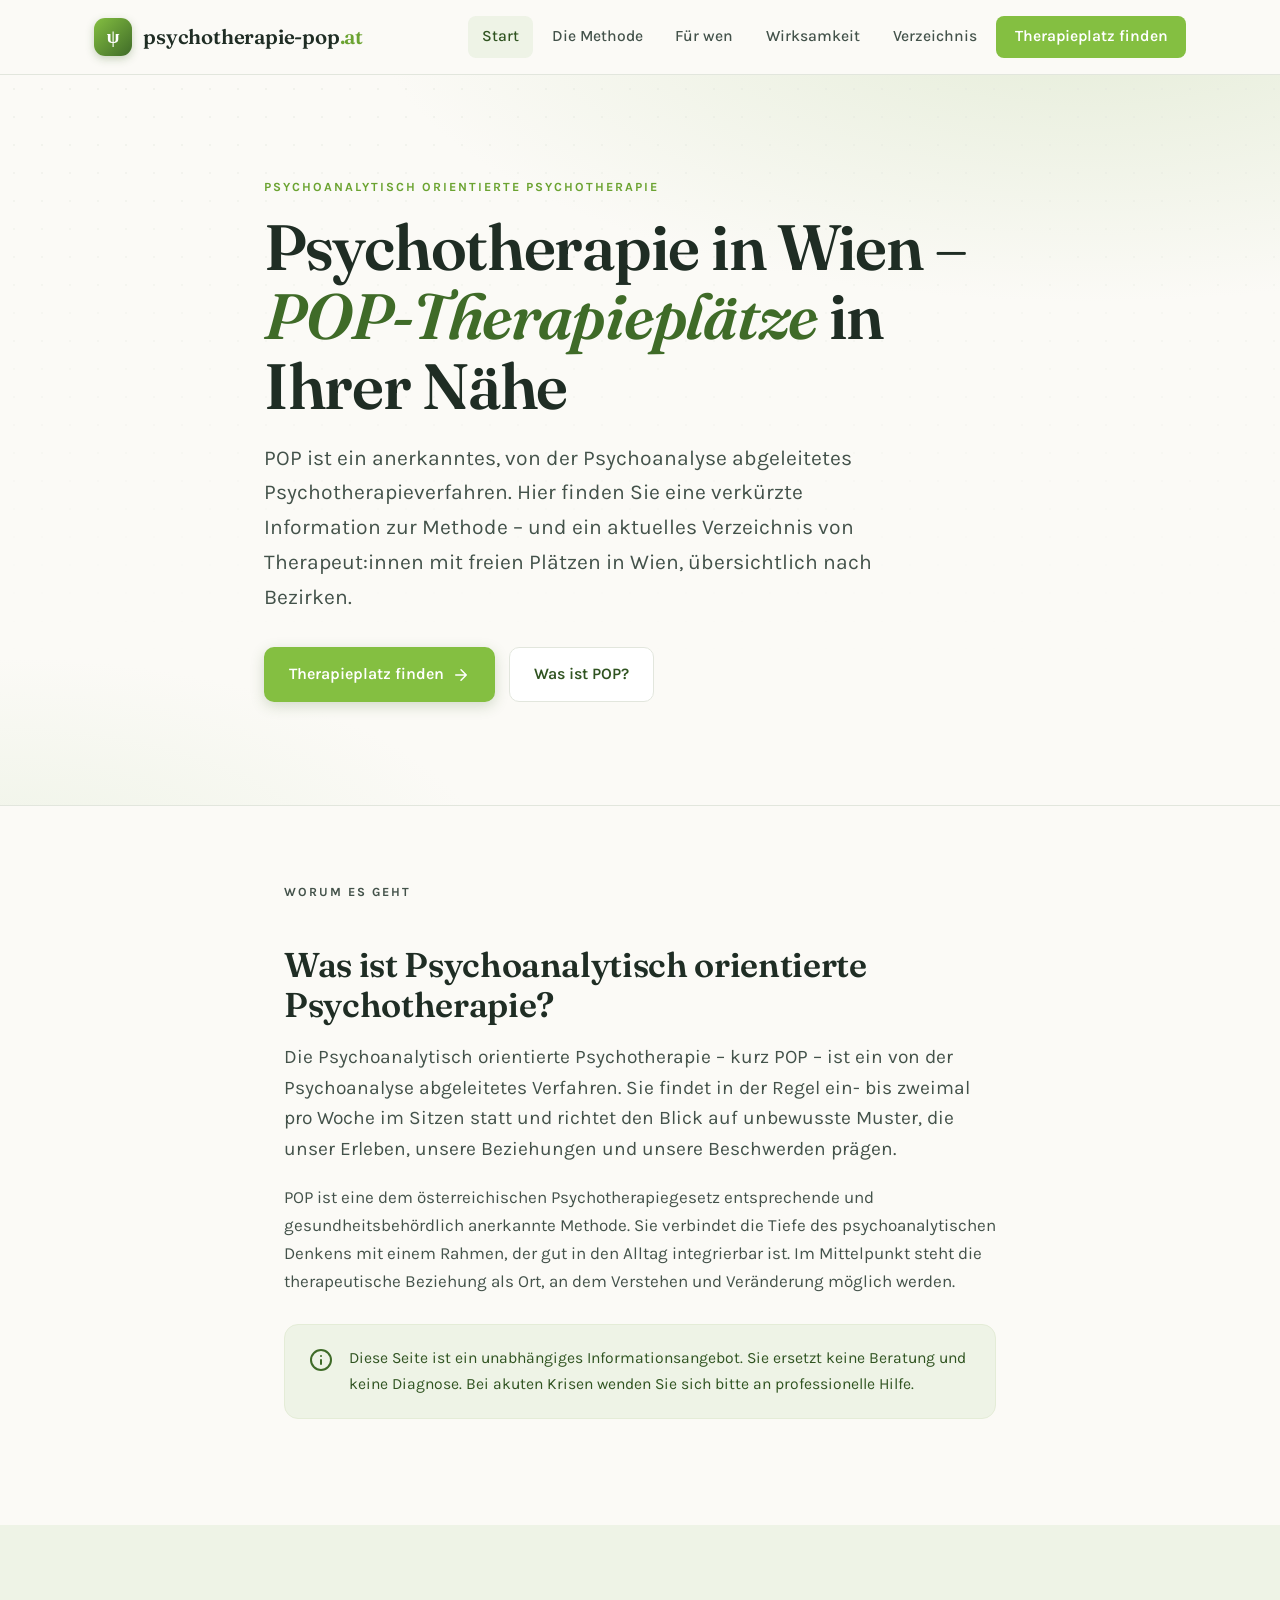
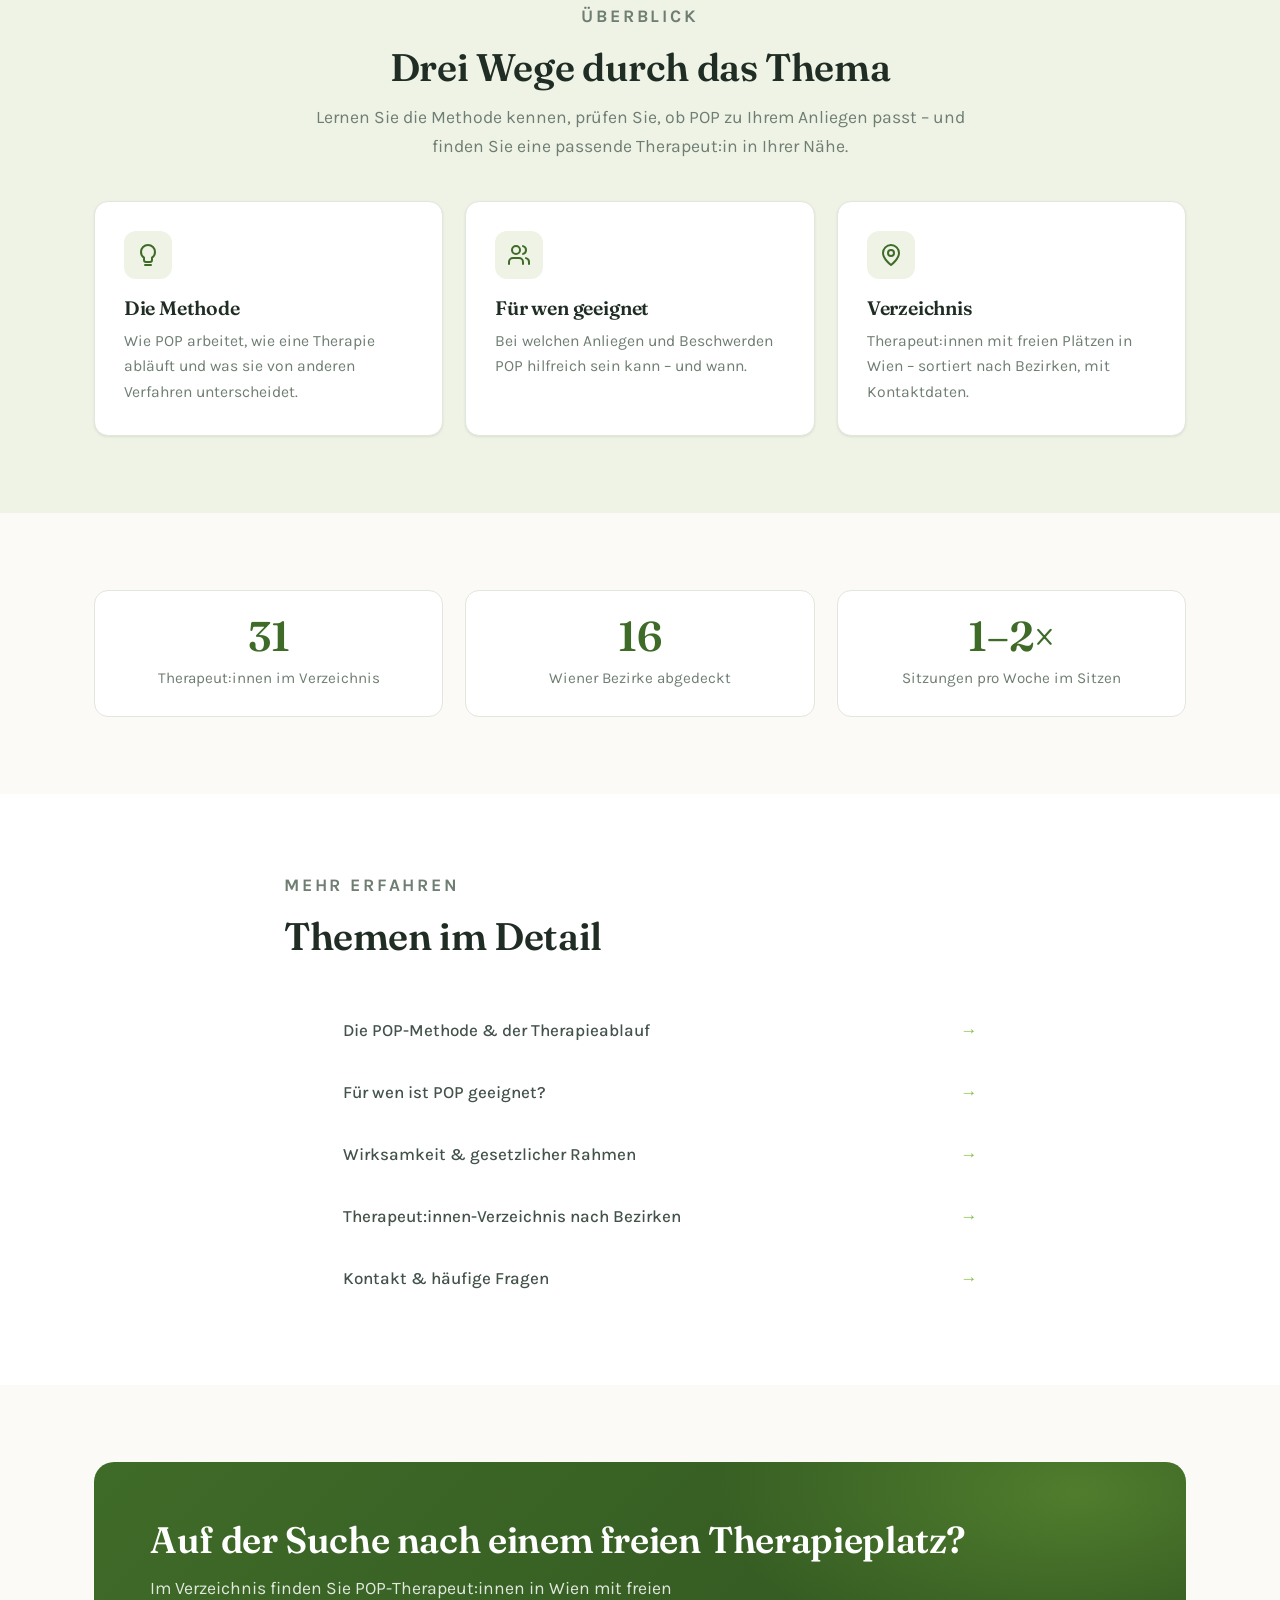
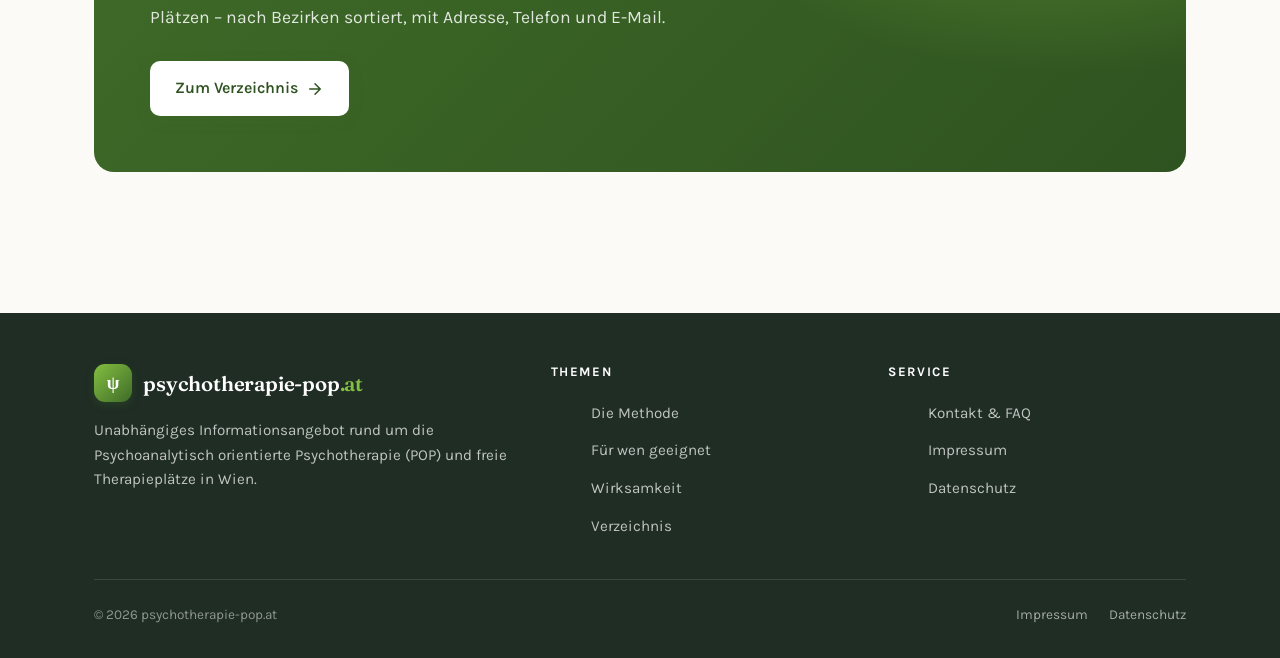
==== commit 3699b46a: "Add files via upload" ====
--- a/index.html
+++ b/index.html
@@ -138,11 +138,11 @@
       <div class="wrap">
         <div class="stats">
           <div class="stat">
-            <div class="num">17</div>
+            <div class="num">31</div>
             <div class="lbl">Therapeut:innen im Verzeichnis</div>
           </div>
           <div class="stat">
-            <div class="num">12</div>
+            <div class="num">16</div>
             <div class="lbl">Wiener Bezirke abgedeckt</div>
           </div>
           <div class="stat">
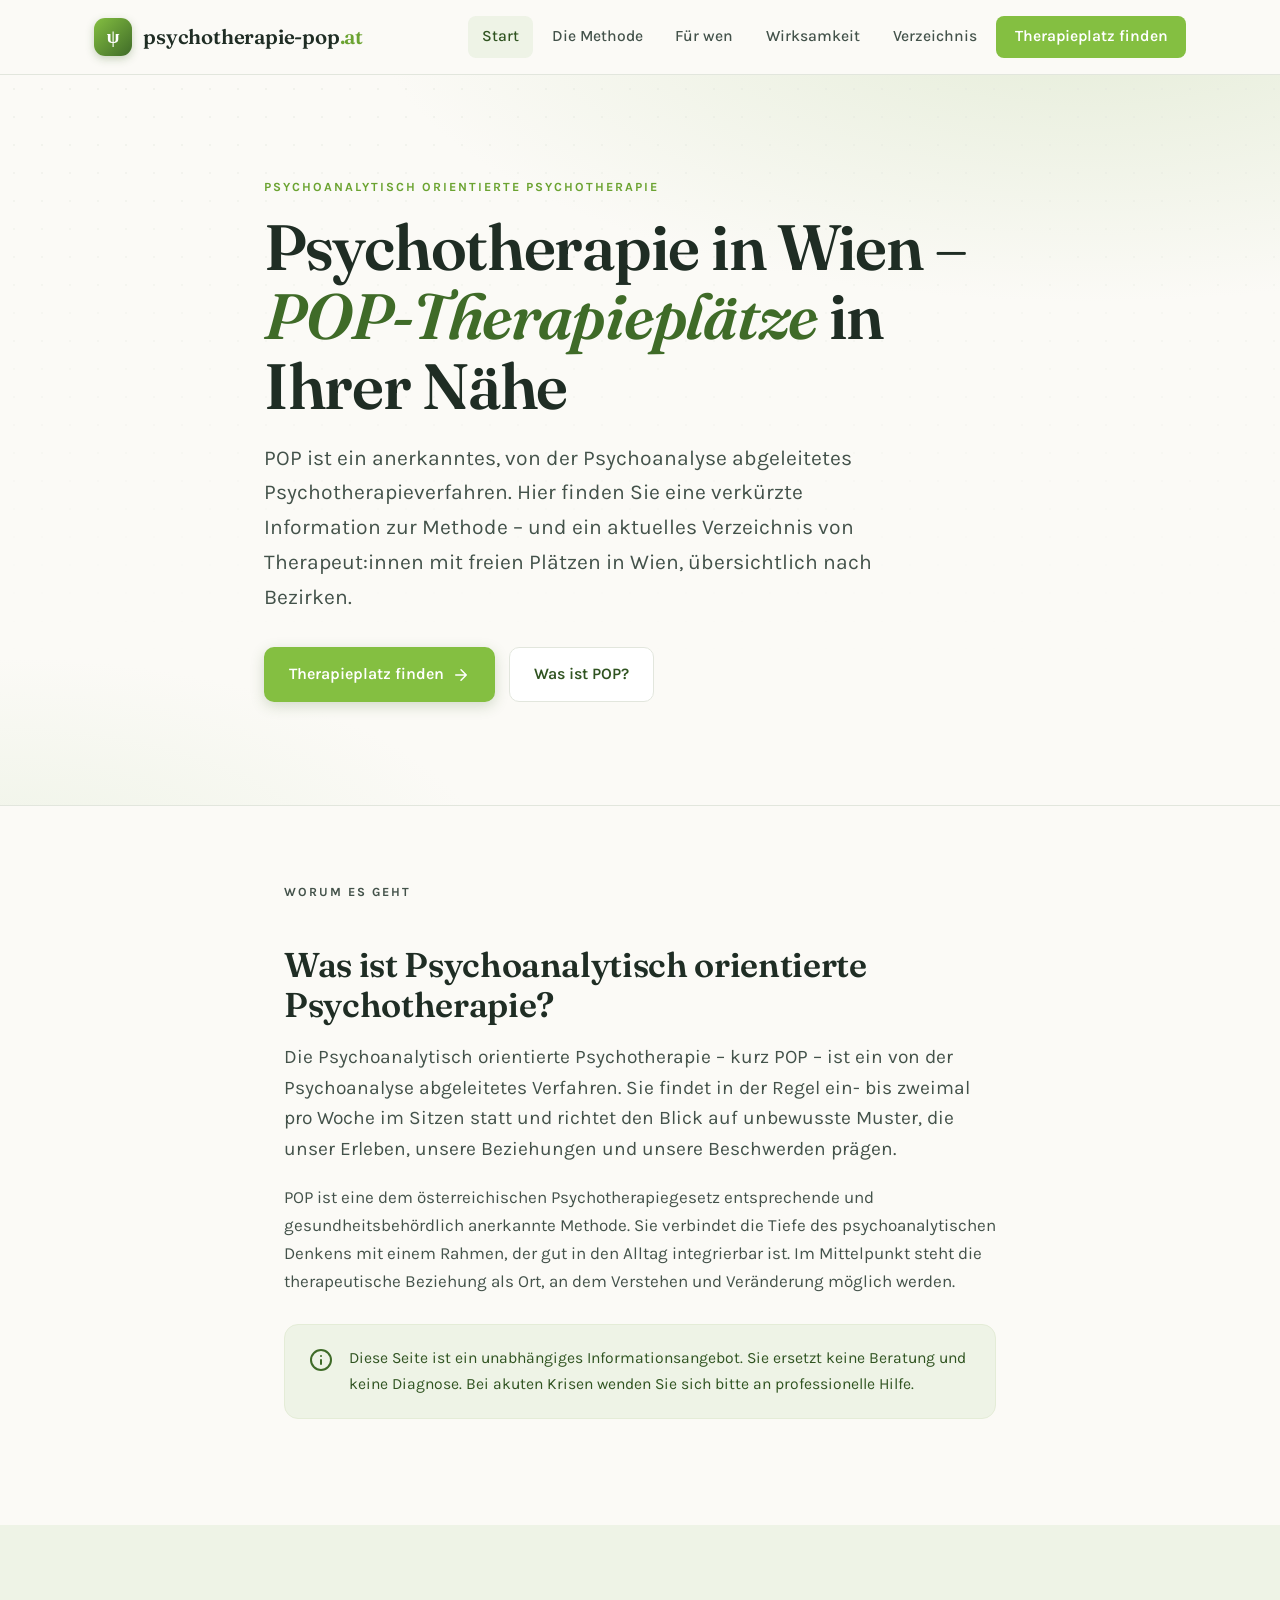
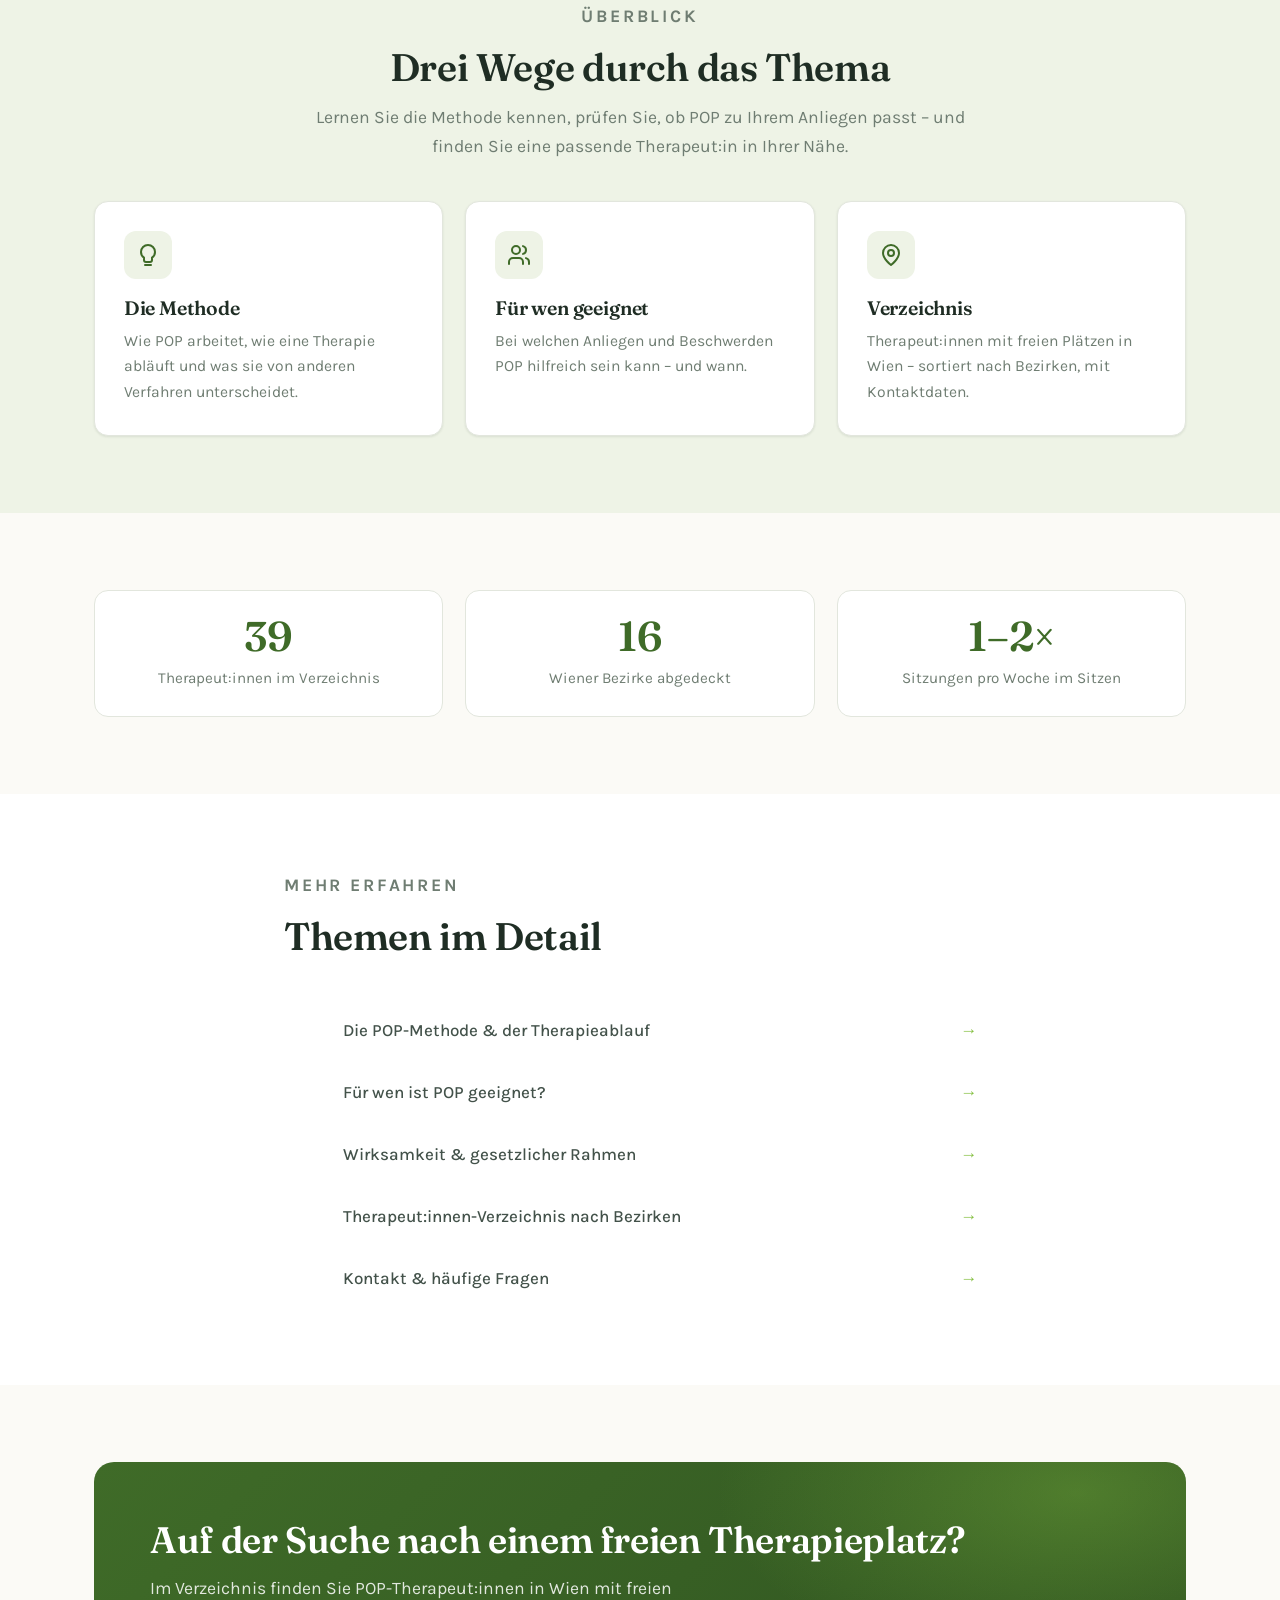
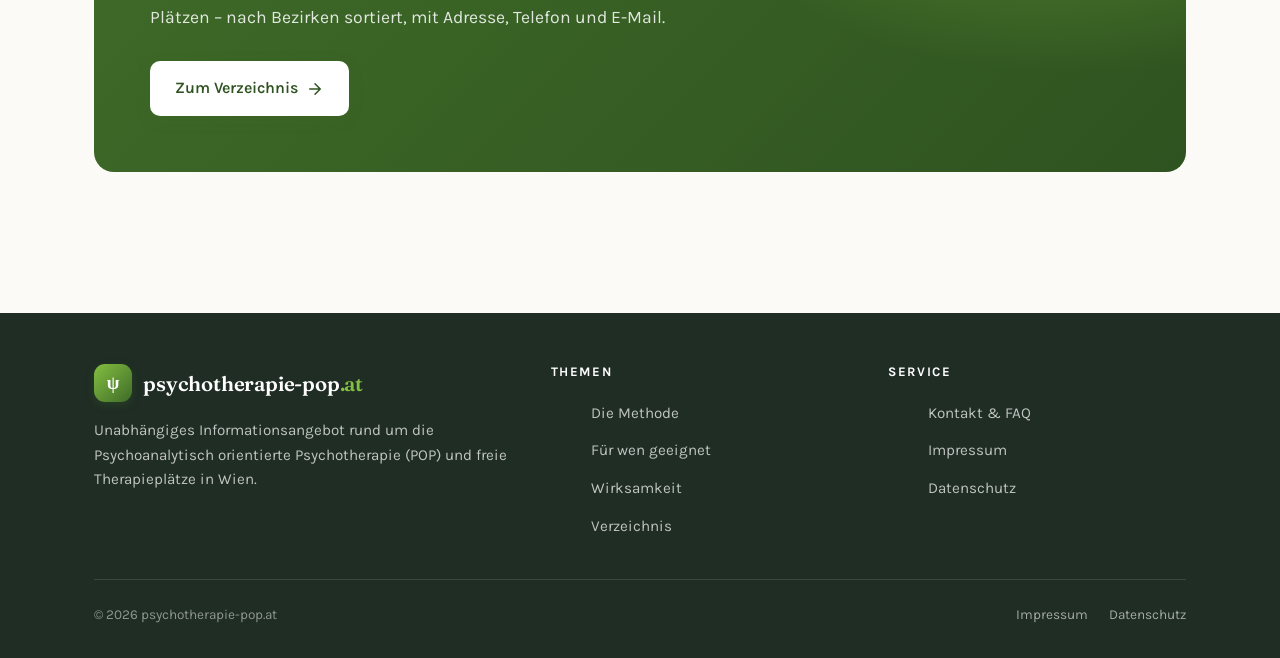
==== commit 8b3e2297: "Verzeichnis Herbst 2026: index.html, robots.txt, Google-Verifikation" ====
--- a/index.html
+++ b/index.html
@@ -138,7 +138,7 @@
       <div class="wrap">
         <div class="stats">
           <div class="stat">
-            <div class="num">31</div>
+            <div class="num">39</div>
             <div class="lbl">Therapeut:innen im Verzeichnis</div>
           </div>
           <div class="stat">
--- a/css/styles.css
+++ b/css/styles.css
@@ -451,6 +451,17 @@
 }
 .t-name { font-family: var(--font-display); font-weight: 600; font-size: 1.2rem; color: var(--ink); line-height: 1.25; }
 .t-address { font-size: .92rem; color: var(--muted); margin-top: .2rem; }
+.t-status {
+  display: inline-block;
+  margin-top: .45rem;
+  font-size: .8rem; font-weight: 600;
+  color: var(--green-darker);
+  background: var(--sage);
+  border: 1px solid var(--sage-2);
+  border-radius: 6px;
+  padding: .22rem .55rem;
+  line-height: 1.3;
+}
 
 .t-meta { display: flex; flex-direction: column; gap: .55rem; margin-bottom: 1rem; }
 .t-row { display: flex; align-items: flex-start; gap: .6rem; font-size: .94rem; color: var(--ink-soft); }
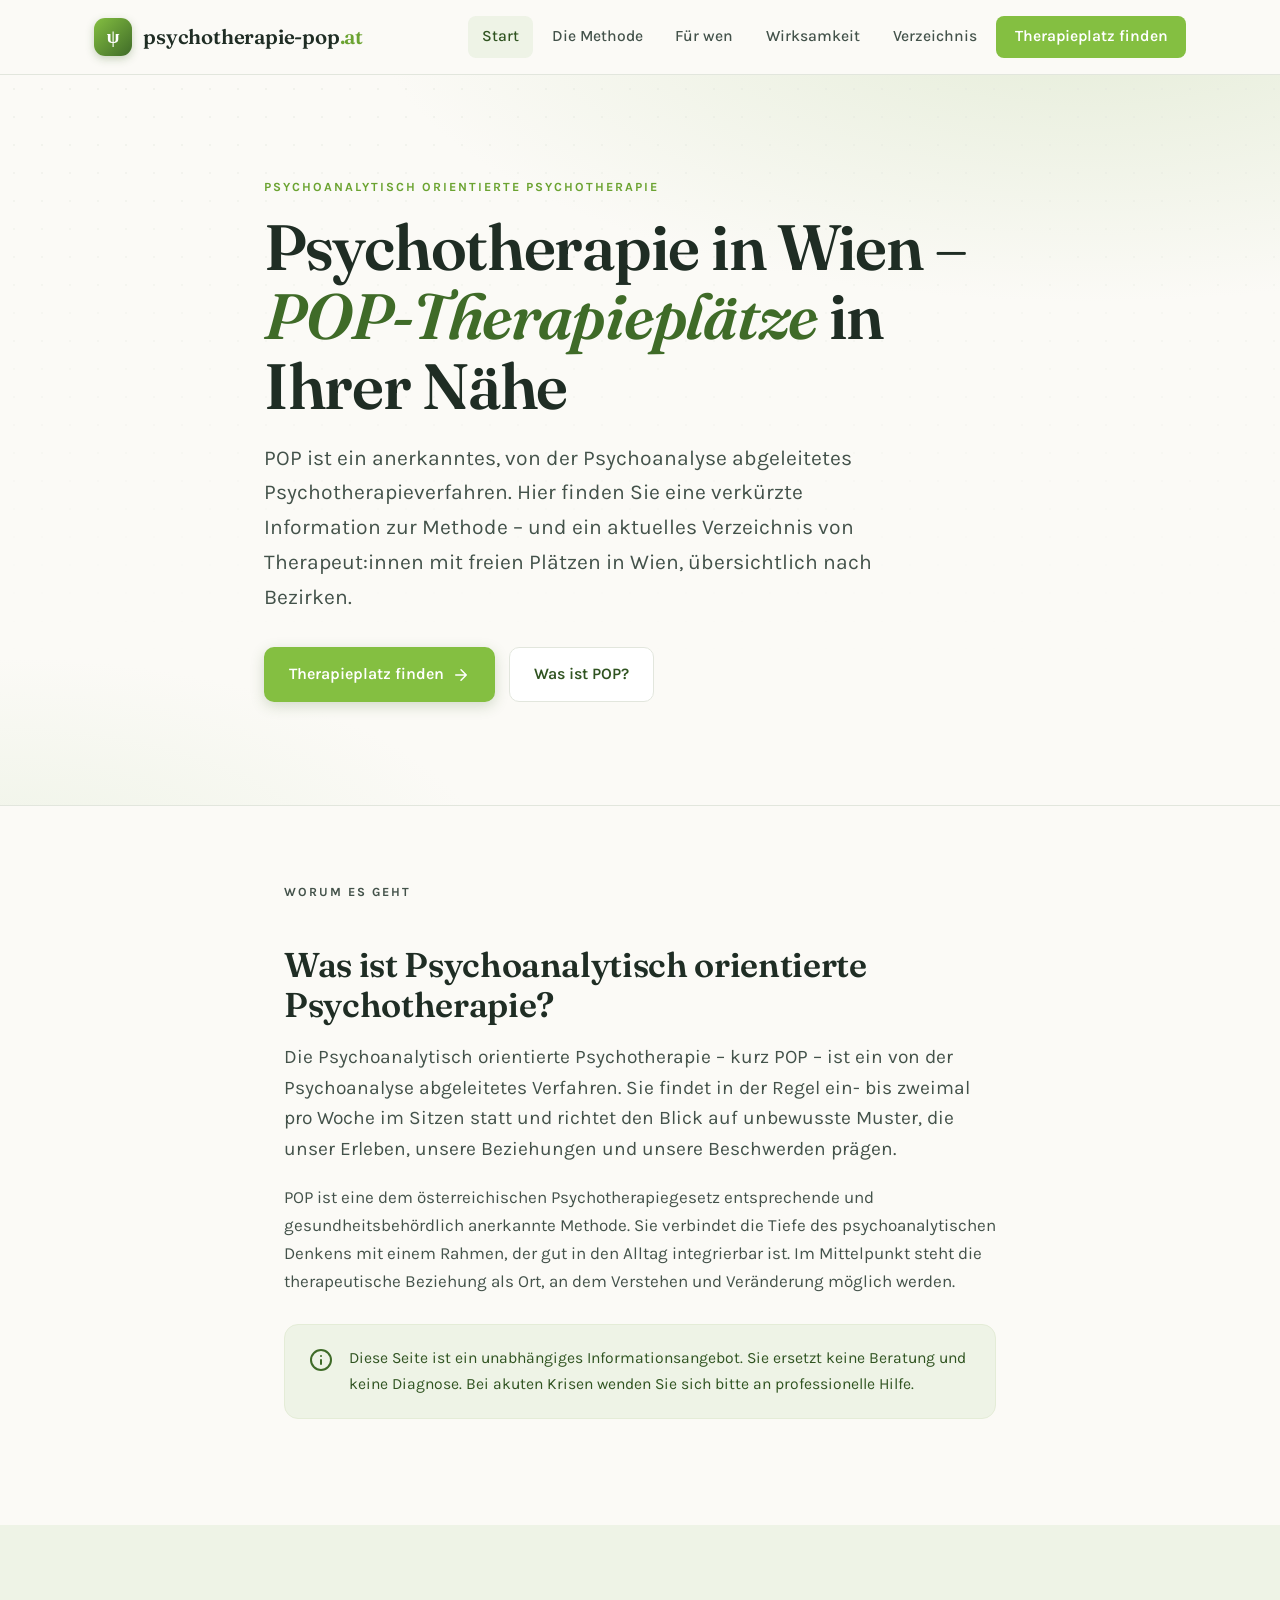
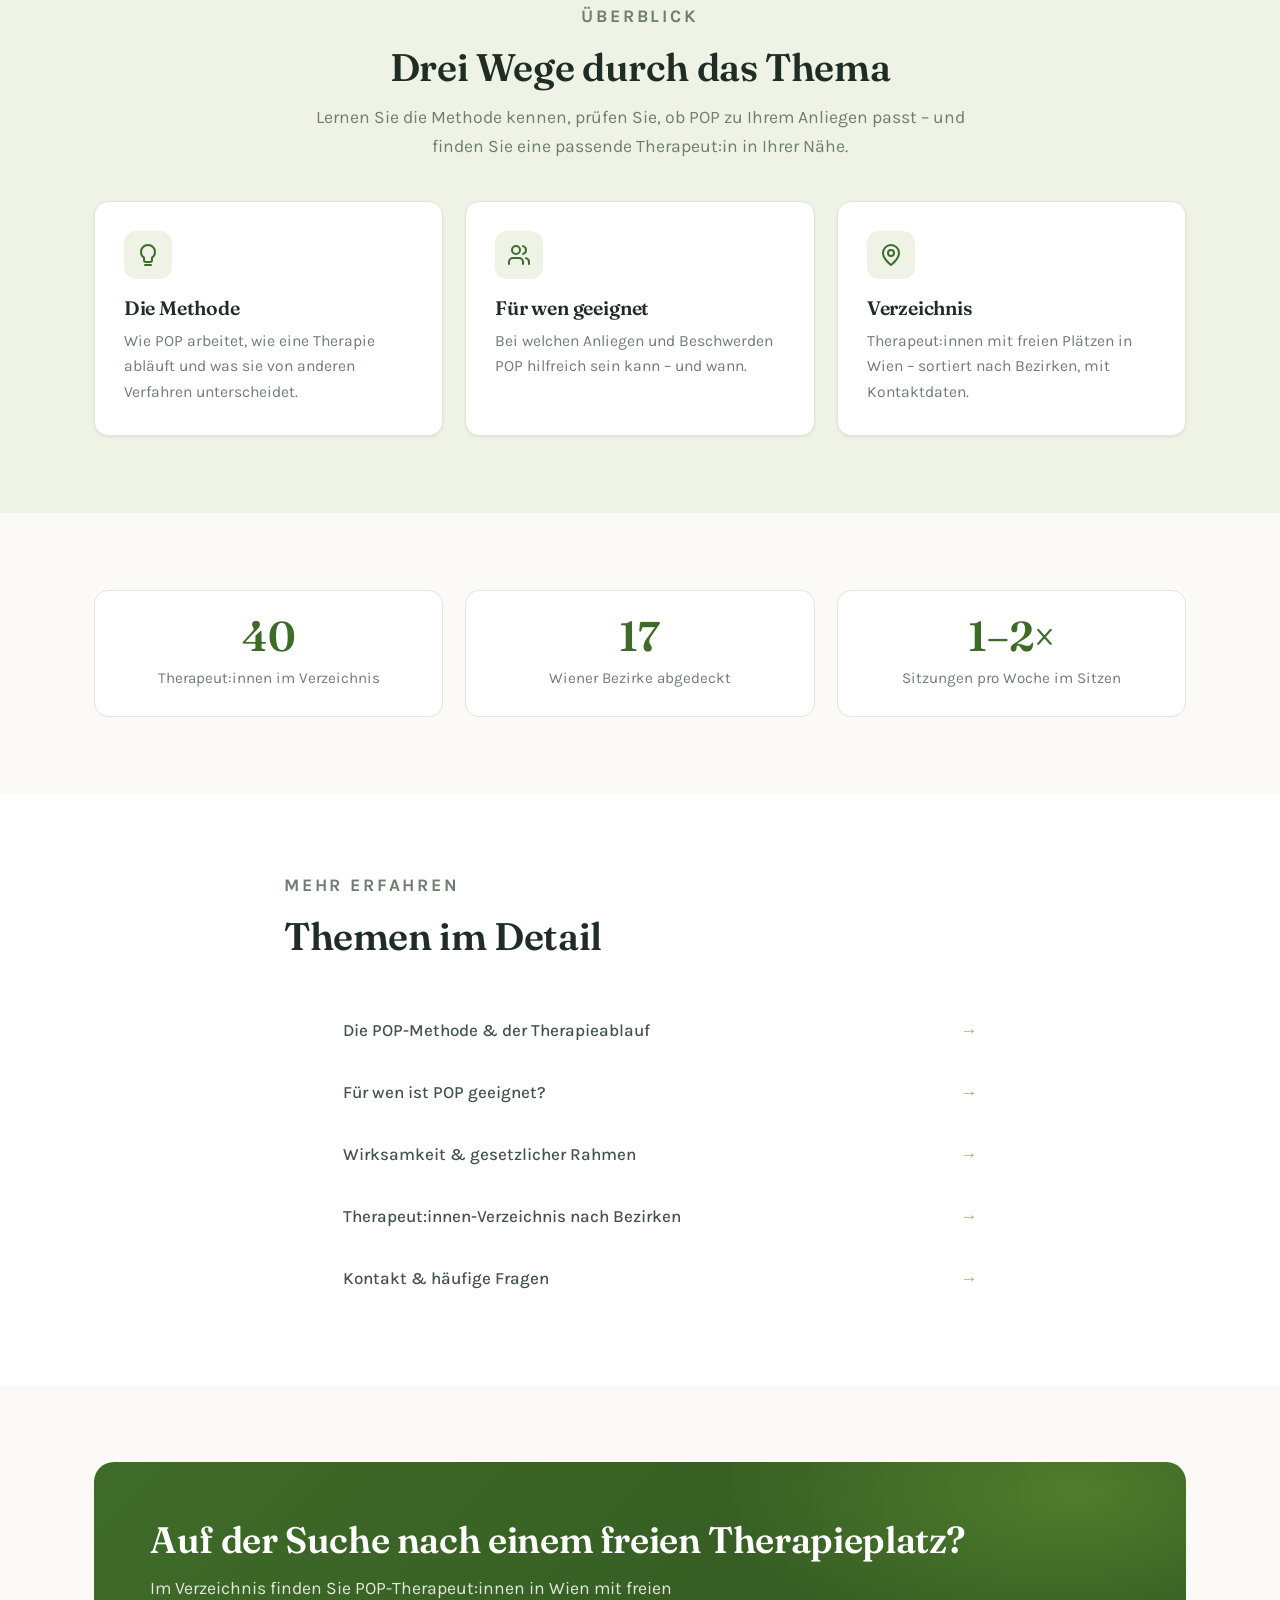
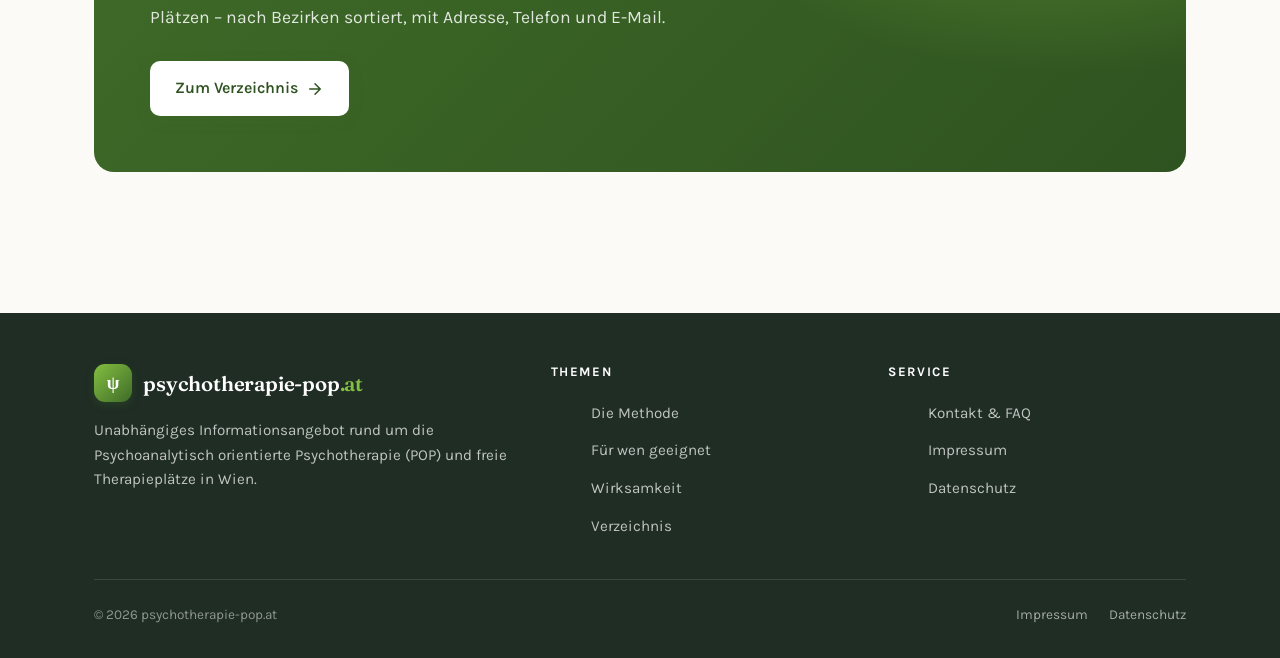
==== commit 3c4ffbe1: "Add files via upload" ====
--- a/index.html
+++ b/index.html
@@ -138,11 +138,11 @@
       <div class="wrap">
         <div class="stats">
           <div class="stat">
-            <div class="num">39</div>
+            <div class="num">40</div>
             <div class="lbl">Therapeut:innen im Verzeichnis</div>
           </div>
           <div class="stat">
-            <div class="num">16</div>
+            <div class="num">17</div>
             <div class="lbl">Wiener Bezirke abgedeckt</div>
           </div>
           <div class="stat">
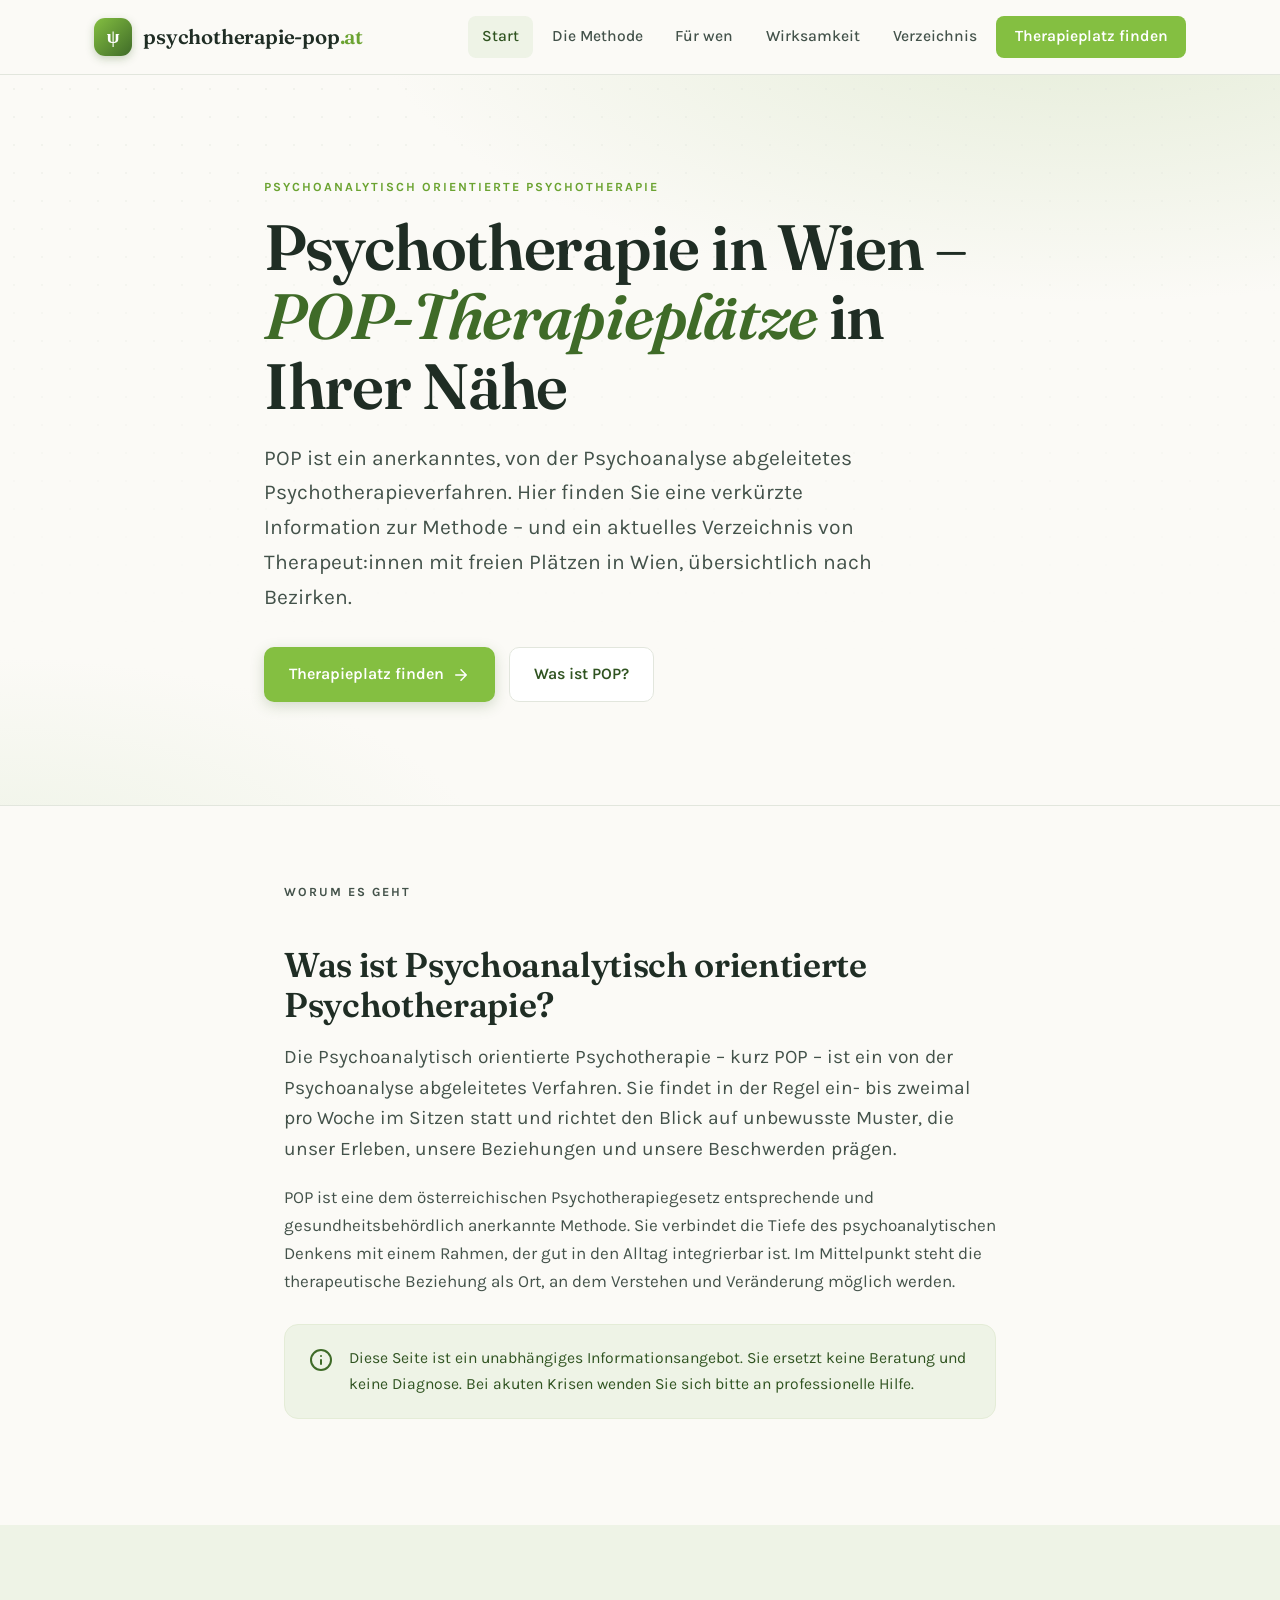
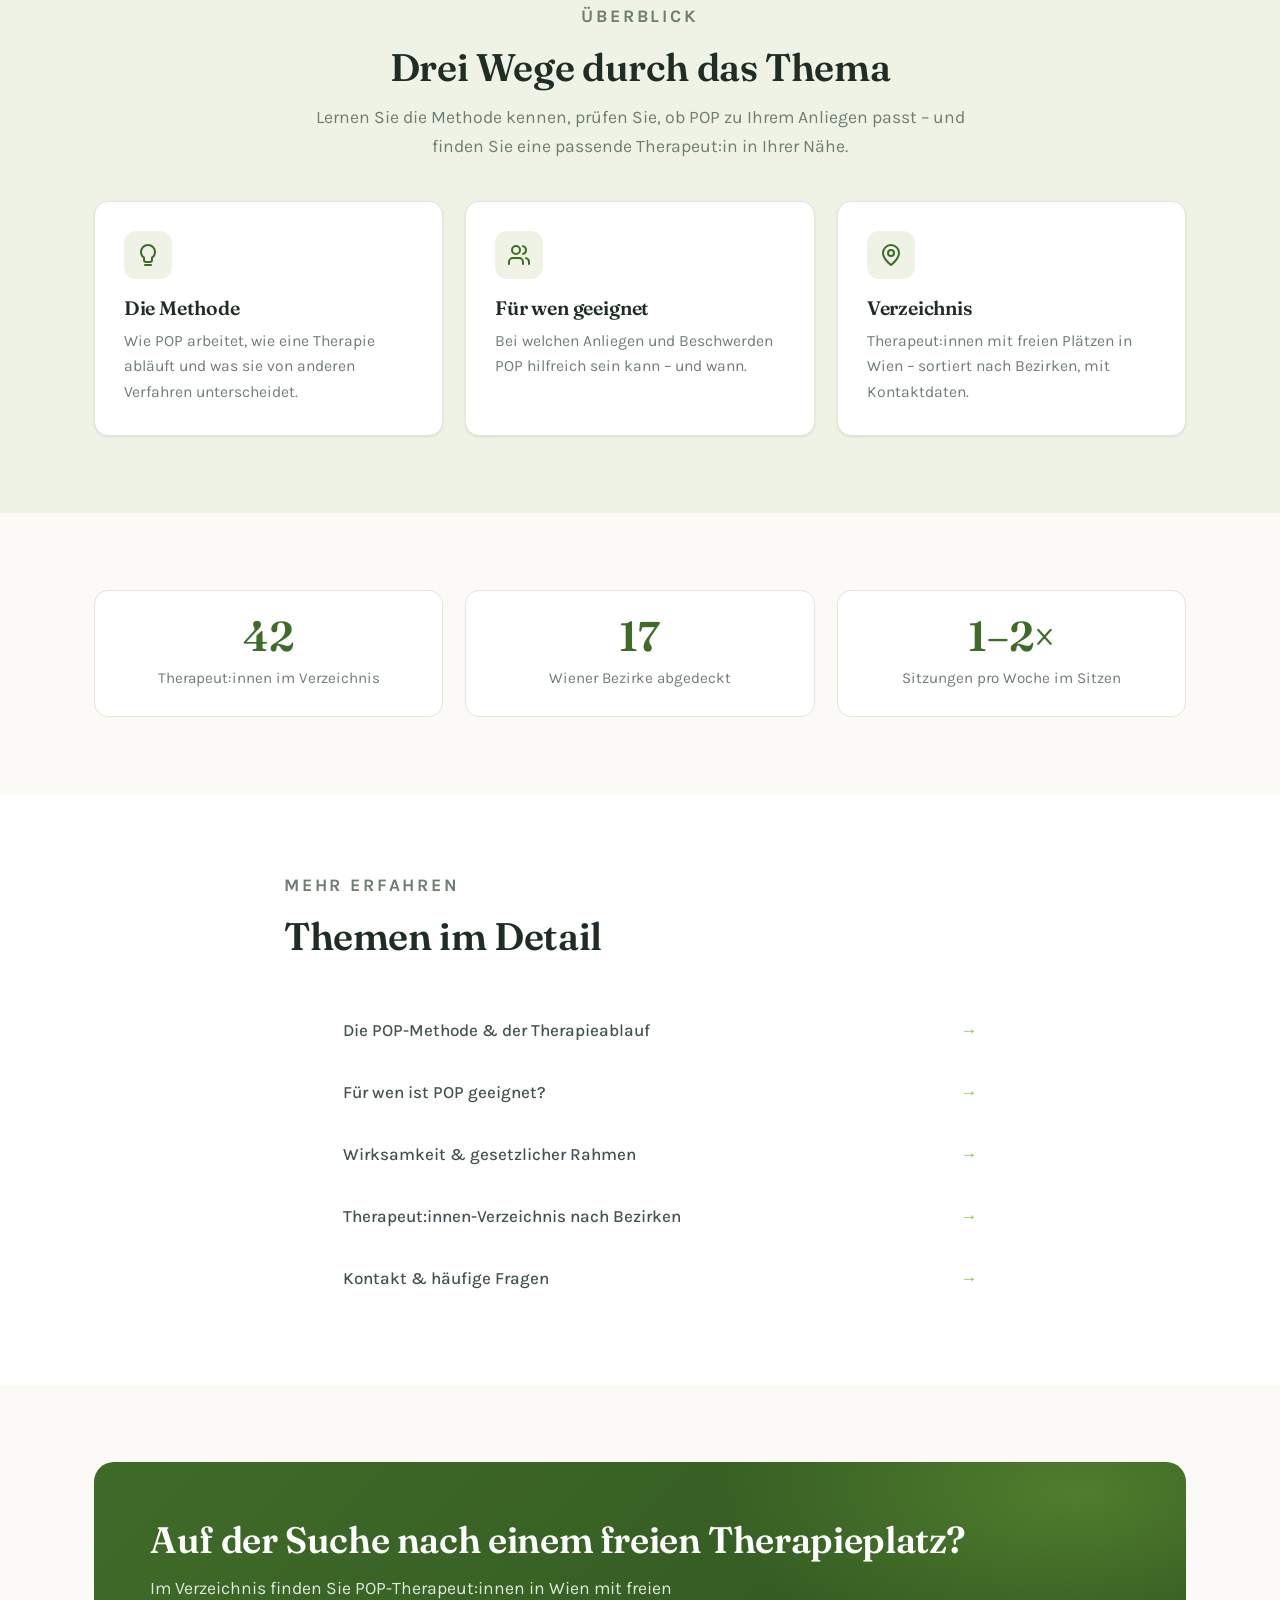
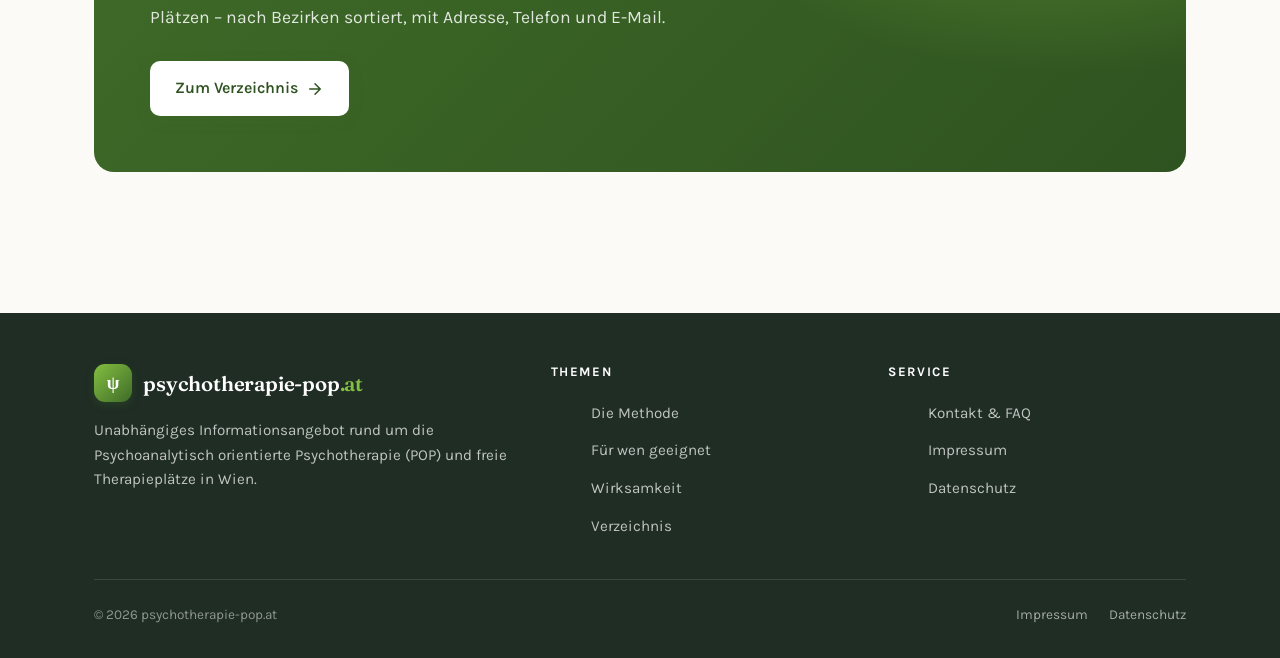
==== commit 2323bec7: "Add files via upload" ====
--- a/index.html
+++ b/index.html
@@ -138,7 +138,7 @@
       <div class="wrap">
         <div class="stats">
           <div class="stat">
-            <div class="num">40</div>
+            <div class="num">42</div>
             <div class="lbl">Therapeut:innen im Verzeichnis</div>
           </div>
           <div class="stat">
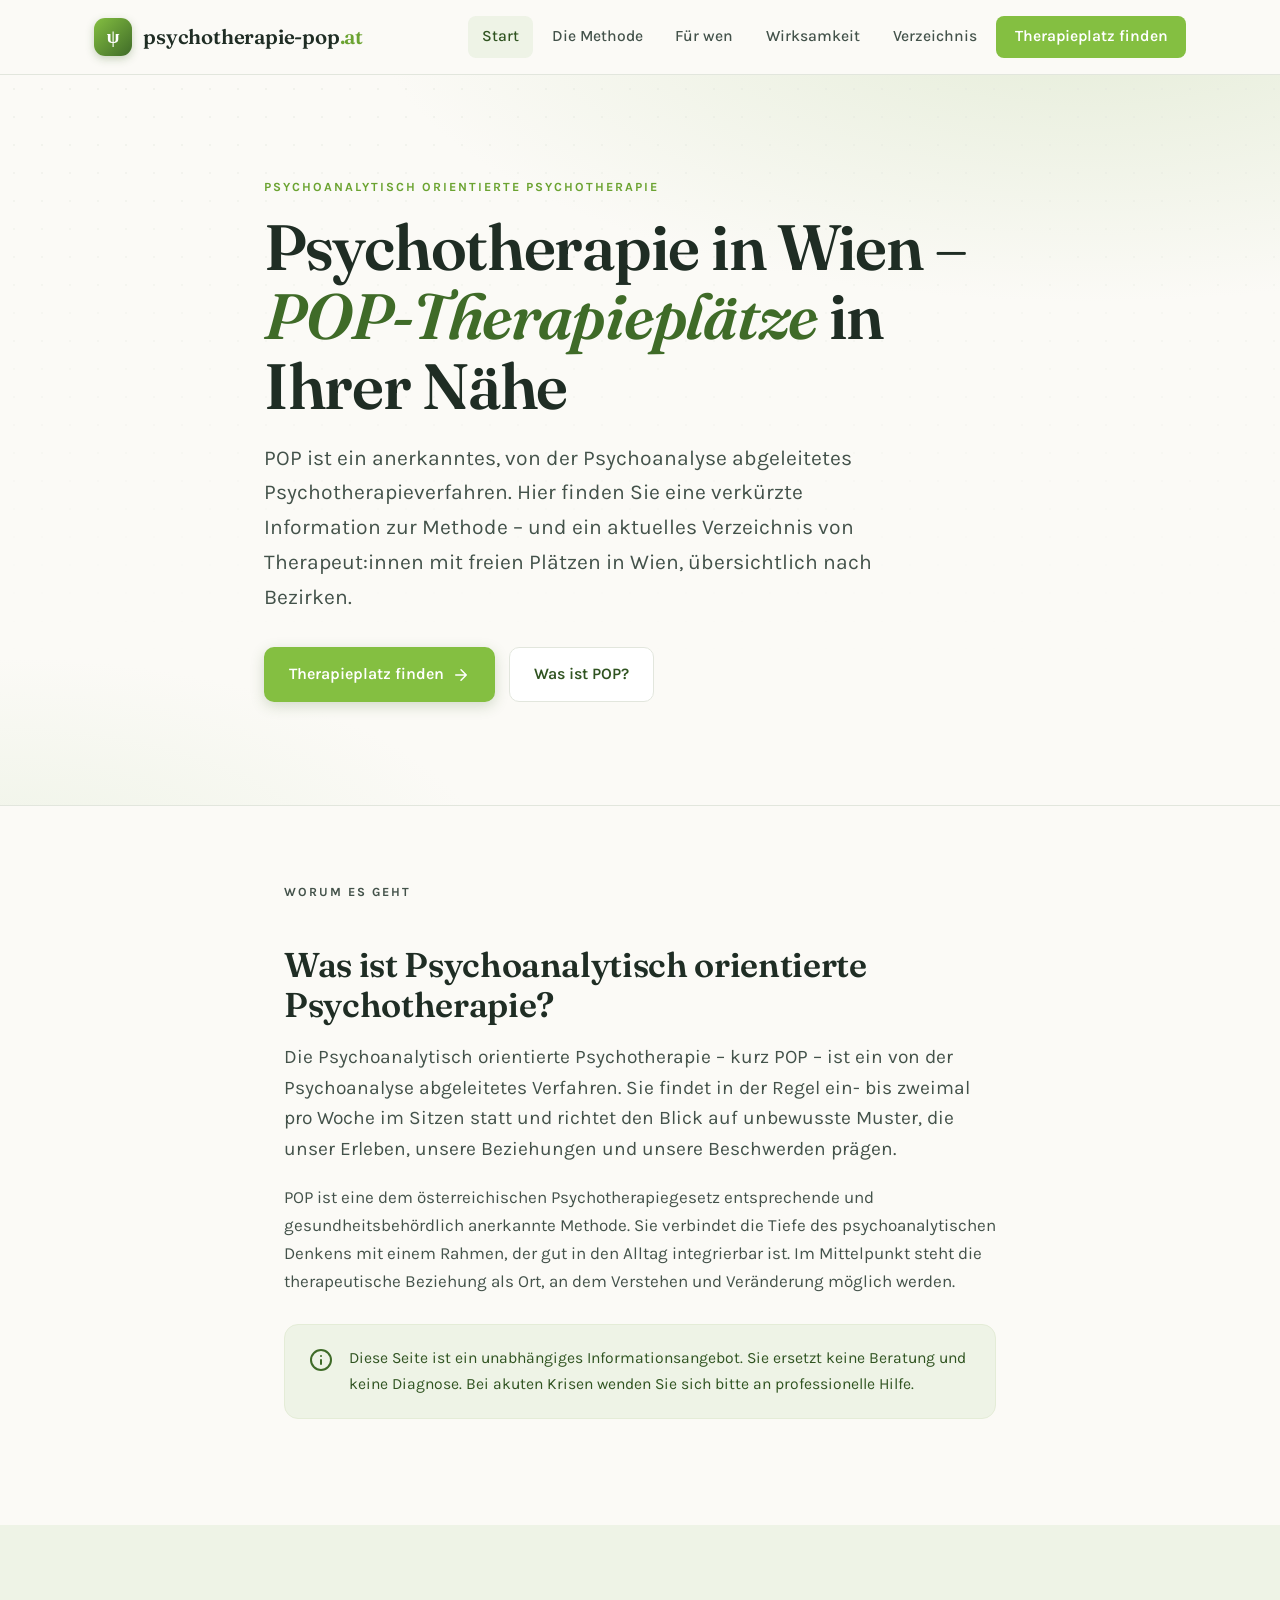
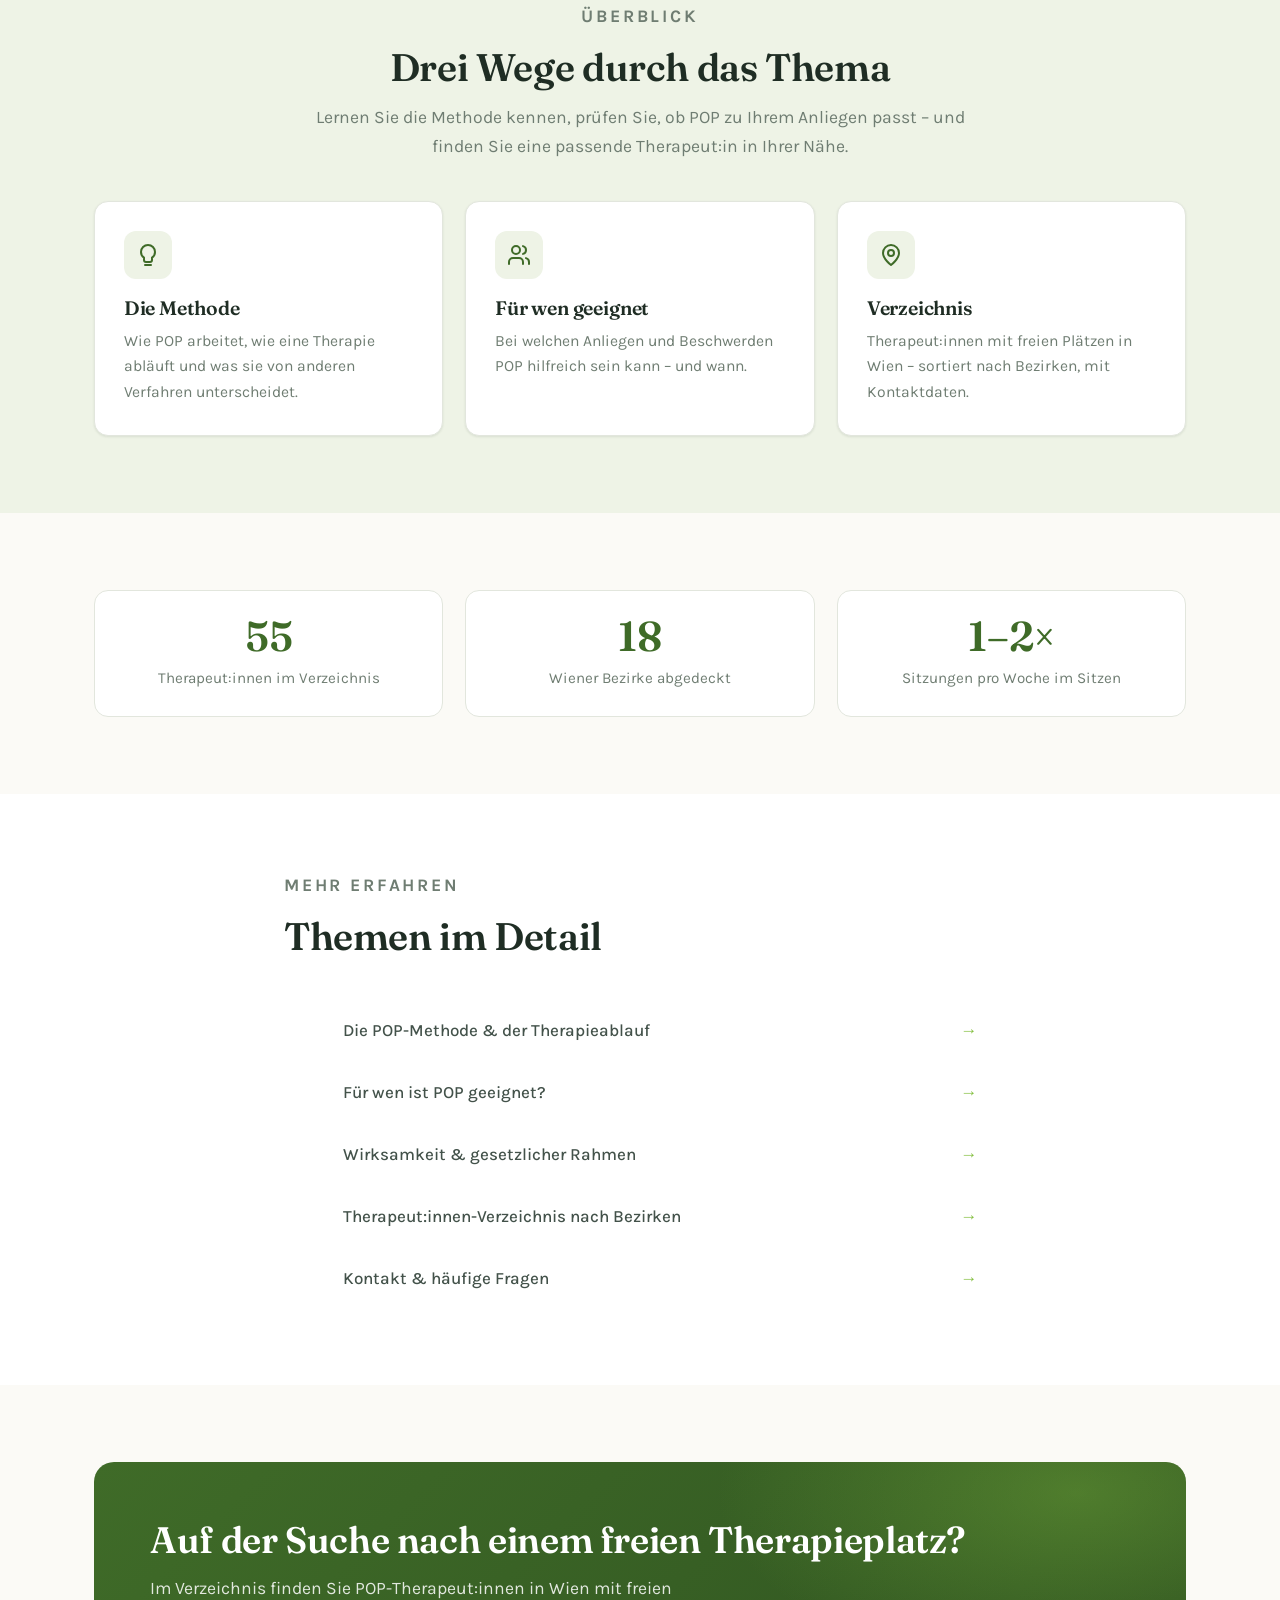
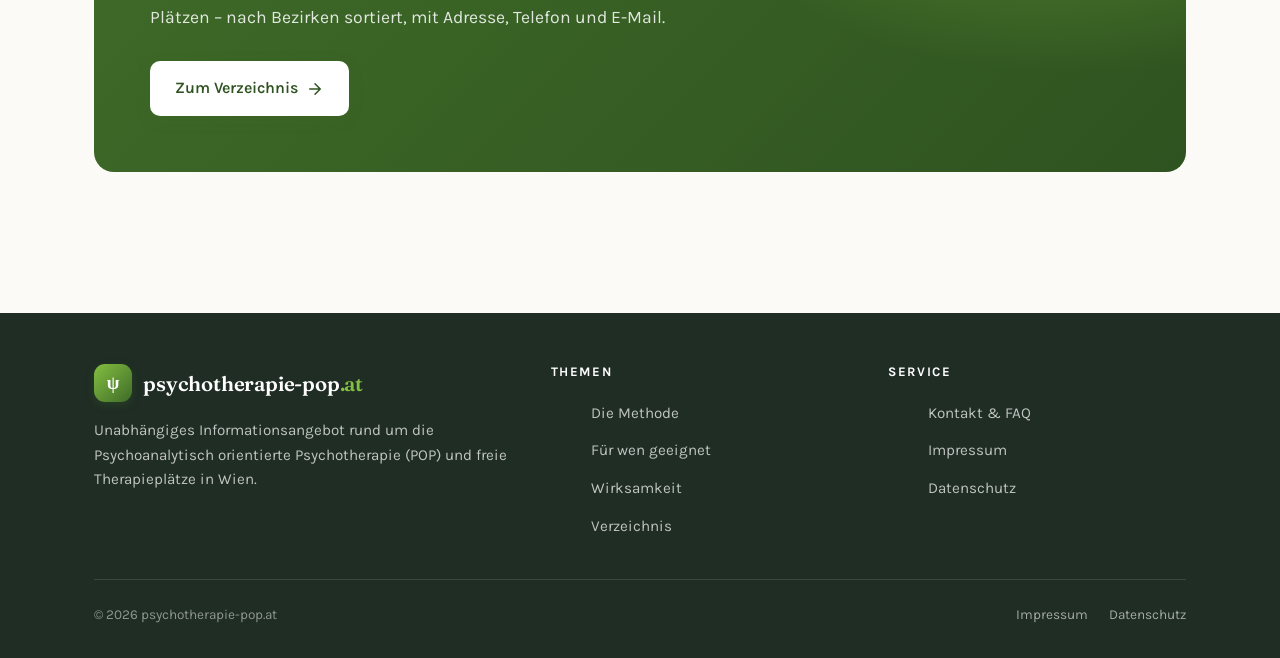
==== commit f6defb13: "Verzeichnis aus data.js neu erzeugt" ====
--- a/index.html
+++ b/index.html
@@ -138,11 +138,11 @@
       <div class="wrap">
         <div class="stats">
           <div class="stat">
-            <div class="num">42</div>
+            <div class="num" data-build="count">55</div>
             <div class="lbl">Therapeut:innen im Verzeichnis</div>
           </div>
           <div class="stat">
-            <div class="num">17</div>
+            <div class="num" data-build="bezirke">18</div>
             <div class="lbl">Wiener Bezirke abgedeckt</div>
           </div>
           <div class="stat">
